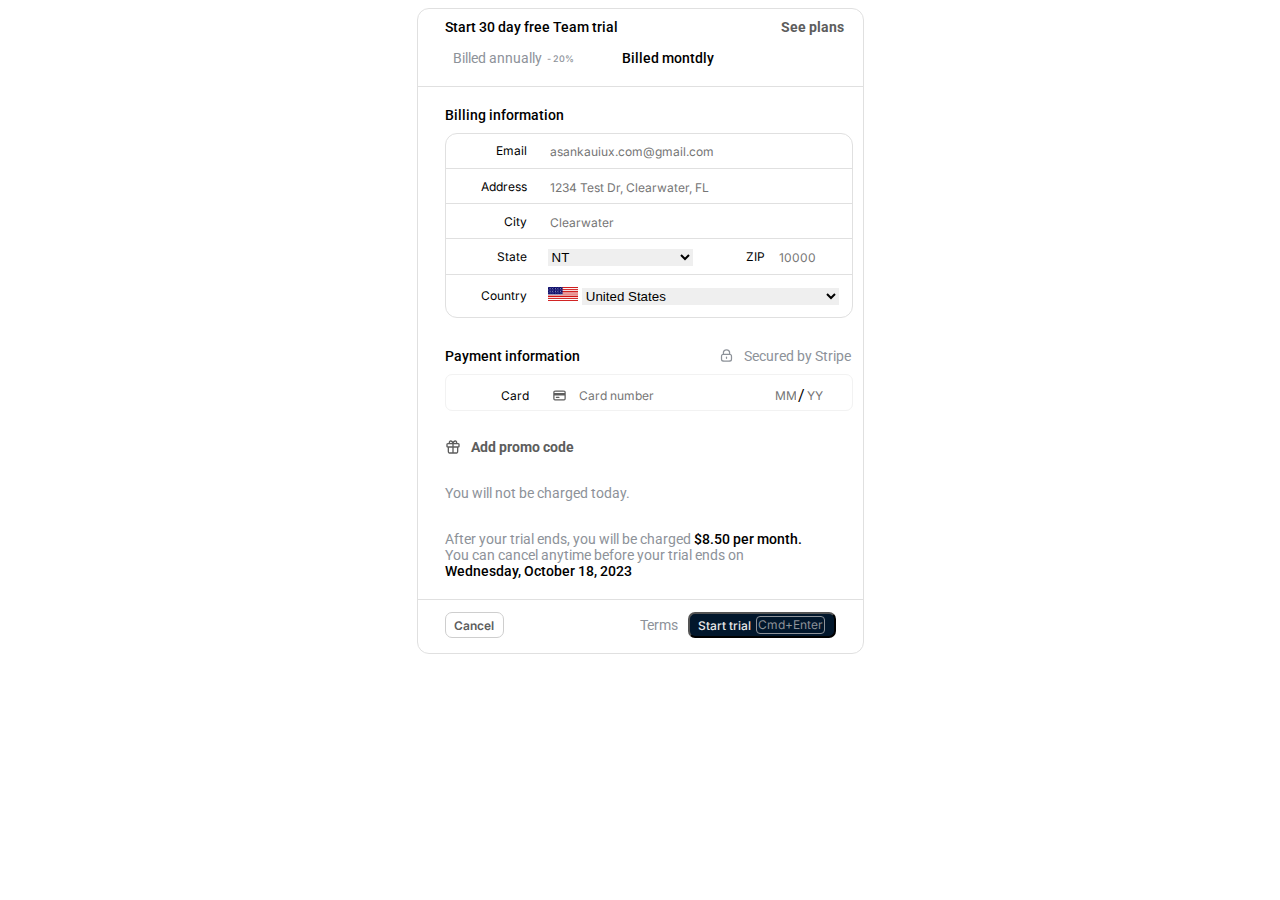
==== index.html @ 287cbefc "Add files via upload" ====
<!DOCTYPE html>
<head>
    <title>Document</title>
    <link rel="stylesheet" href="window.css">
    <link rel="preconnect" href="https://fonts.googleapis.com">
    <link rel="preconnect" href="https://fonts.gstatic.com" crossorigin>
    <link href="https://fonts.googleapis.com/css2?family=Roboto:ital,wght@0,100;0,300;0,400;0,500;0,700;0,900;1,100;1,300;1,400;1,500;1,700;1,900&display=swap" rel="stylesheet">

    <link rel="preconnect" href="https://fonts.googleapis.com">
    <link rel="preconnect" href="https://fonts.gstatic.com" crossorigin>
    <link href="https://fonts.googleapis.com/css2?family=Inter:ital,opsz,wght@0,14..32,100..900;1,14..32,100..900&display=swap" rel="stylesheet">
</head>
<body>
    <div class="main">
        <div class="form">
            <div class="top">
                <div class="first-title-text">Start 30 day free Team trial</div>
                <div class="second-title-text">See plans</div>
            </div>
            <div class="biil">
                <div class="annual">
                    <span class="main-text">Billed annually </span>
                    <span class="picent-text">- 20%</span>
                </div>
                <div class="first-title-text">Billed montdly</div>
            </div>
            <div class="horizontal-line"></div>
            <div class="billing-information">
                <div class="first-title-text">Billing information</div>
                <div class="form-details">
                    <table>
                        <tr>
                            <td>Email</td>
                            <td>
                                <input type="email" placeholder="asankauiux.com@gmail.com" id="emailInput">
                            </td>
                        </tr>
                        <tr>
                            <td>Address</td>
                            <td>
                                <input type="text" placeholder="1234 Test Dr, Clearwater, FL" id="addressInput">
                            </td>
                        </tr>
                        <tr>
                            <td>City</td>
                            <td>
                                <input type="text" placeholder="Clearwater" id="cityInput">
                            </td>
                        </tr>
                        <tr>
                            <td>State</td>
                            <td style="width: 150px">
                                <select>
                                    <option hidden disabled>NT</option>
                                    <option>NT</option>
                                    <option>NE</option>
                                    <option>WY</option>
                                </select>
                            </td>
                            <td style="text-align: left; width: fit-content; padding-right: 0px;">ZIP</td>
                            <td style="align-items: left;">
                                <input type="number" placeholder="10000" class="zip-code" id="zipInput">
                            </td>
                        </tr>
                        <tr>
                            <td>Country</td>
                            <td colspan="3">
                                <img src="img\US_flag.png">
                                <select style="width: 85%;">
                                    <option>United States</option>
                                </select>
                            </td>
                        </tr>
                    </table>
                </div>
            </div>
            <div class="payment-information">
                <div class="payment-wrapper">
                    <div class="first-title-text">Payment information</div>
                    <div class="payment-text">
                        <img src="img\lock_img.svg">
                        <div class="main-text">Secured by Stripe</div>
                    </div>
                </div>
                <div class="payment">
                    <table>
                        <tr>
                            <td>Card</td>
                            <td>
                                <img src="img\credit_card_img.svg">
                                <input type="number" placeholder="Card number" id="cardInput">
                                <input type="number" placeholder="MM" id="monthInput">
                                <span>/</span>
                                <input type="number" placeholder="YY" id="yearInput">
                            </td>
                        </tr>
                    </table>
                </div>
            </div>
            <div class="promo">
                <img src="img\gift_img.svg">
                <div class="second-title-text">Add promo code</div>
            </div>
            <div class="details">
                <div class="main-text">You will not be charged today.</div>
                <div class="main-text">After your trial ends, you will be charged 
                <span class="first-title-text">$8.50 per month. </span><br>
                You can cancel anytime before your trial ends on<br>
                <span class="first-title-text">Wednesday, October 18, 2023</span>
                </div> 
            </div>
            <div class="horizontal-line"></div>
            <div class="bottom">
                <button class="btn-cancel" onclick="cancelFunc()">Cancel</button>
                <div class="terms">
                    <div class="main-text">Terms</div>
                    <button class="start-trial" onclick="checkData()">Start trial
                        <div class="cmd-enter">Cmd+Enter</div>
                    </button>
                </div>
            </div>
        </div>
    </div>

    <script src="window.js"></script>
</body>
</html>
---- window.css ----
.main{
    display: flex;
    justify-content: center;
    align-items: center;
}
.form{
    width: 445px;
    height: 644px;
    border: 1px solid #E0E0E0;
    border-radius: 12px;
    font-family: 'Roboto';
}
.top{
    width: 399px;
    height: 16px;
    justify-content: space-between;
    margin-top: 10px;
    margin-left: 27px;
    display: flex;
}
.first-title-text{
    font-size: 14px;
    font-weight: 500;
    width: fit-content;
    color: black;
}
.second-title-text{
    font-size: 14px;
    font-weight: bold;
    color: #5D5D5D;
    width: fit-content;
}
.biil{
    display: flex;
    width: 261px;
    margin-left: 35px;
    margin-top: 15px;
    justify-content: space-between;
}
.annual{
    display: flex;
    align-items: center;
}
.main-text{
    font-family: 'Roboto';
    color: #8D9299;
    font-size: 14px;
    font-weight: 400;
}
.picent-text{
    font-family: 'inter';
    color: #8D9299;
    font-size: 9px;
    font-weight: 500;
    margin-left: 5px;
}
.horizontal-line{
    border-top: 1px solid #E0E0E0;
    width: 100%;
    margin-top: 20px;
    margin-bottom: 20px;
}
.billing-information{
    margin-left: 27px;
}
.form-details{
    width: 406px;
    height: 183px;
    border: 1px solid #E0E0E0;
    border-radius: 12px;
    margin-top: 10px;
}
.form-details table{
    width: 406px;
    height: 183px;
    border-collapse: collapse;
    border-style: none;
}
.form-details tr:last-child{
    border-bottom: none;
}
.form-details tr{
    border-bottom: 1px solid #E0E0E0;
}
td:nth-child(odd){
    font-family: 'inter';
    width: 400;
    font-size: 12px;
    text-align: right;
    width: 80px;
    padding-right: 20px;
}
input{
    font-family: 'inter';
    width: 400;
    font-size: 12px;
    border: none;
    outline: none;
}
select{
    border: none;
    outline: none;
    width: 145px;
}
.zip-code{
    width: 42px;
}
input::-webkit-outer-spin-button,
input::-webkit-inner-spin-button {
    -webkit-appearance: none;
    margin: 0;
}
table img{
    width: 10%;
    height: 35%;
}
.country-img{
    width: 10px;
}
.payment-information{
    width: 406px;
    height: 61px;
    justify-content: space-between;
    margin-top: 30px;
    margin-left: 27px;
}
.payment-wrapper{
    display: flex;
    justify-content: space-between;
}
.payment-information img{
    height: 15px;
    width: 15px;
    margin-right: 10px;
}
.payment-text{
    display: flex;
    margin-bottom: 10px;
}
.payment{
    width: 406px;
    height: 35px;
    border: 1px solid #F2F2F2;
    border-radius: 7px;
}
.payment table{
    height: 35px;
    width: 406px;
}
.payment td:nth-child(2){
    display: flex;
    height: 35px;
    align-items: center;
}
.payment input:nth-child(3){
    width: 21px;
}
.payment input:last-child{
    width: 21px;
}
.promo{
    width: 406px;
    height: 16px;
    margin-left: 27px;
    margin-top: 30px;
    display: flex;
}
.promo img{
    height: 16px;
    width: 16px;
    margin-right: 10px;
}
.details .main-text{
    margin-left: 27px;
    margin-top: 30px;
}
.bottom{
    display: flex;
    justify-content: space-between;
    align-items: center;
    margin-left: 27px;
}
.btn-cancel{
    height: 26px;
    width: 59px;
    background-color: white;
    border: 1px solid #CECECE;
    border-radius: 7px;
    font-family: 'inter';
    font-weight: 600;
    font-size: 12px;
    color: #5D5D5D;
    cursor: pointer;
}
.btn-cancel:hover{
    color: #828181;
}
.btn-cancel:active{
    transform: scale(0.98);
}
.horizontal-line:nth-child(even){
    margin-bottom: 12px;
}
.terms{
    display: flex;
    align-items: center;
}
.start-trial{
    display: flex;
    align-items: center;
    justify-content: center;
    width: 148px;
    height: 26px;
    border-radius: 7px;
    background-color: #02172C;
    font-family: 'inter';
    font-weight: 500;
    font-size: 12px;
    color: #E8E8E8;
    cursor: pointer;
    margin-left: 10px;
    margin-right: 27px;
}
.cmd-enter{
    width: 67px;
    height: 16px;
    border: 1px solid #8D9299;
    border-radius: 4px;
    font-family: 'inter';
    font-weight: 400;
    font-size: 12px;
    color: #8D9299;
    letter-spacing: -4%;
    margin-left: 5px;
}
.start-trial:hover{
    color: #afafaf;
    background-color: #02172cf3;
}
.start-trial:active{
    transform: scale(0.98);
}
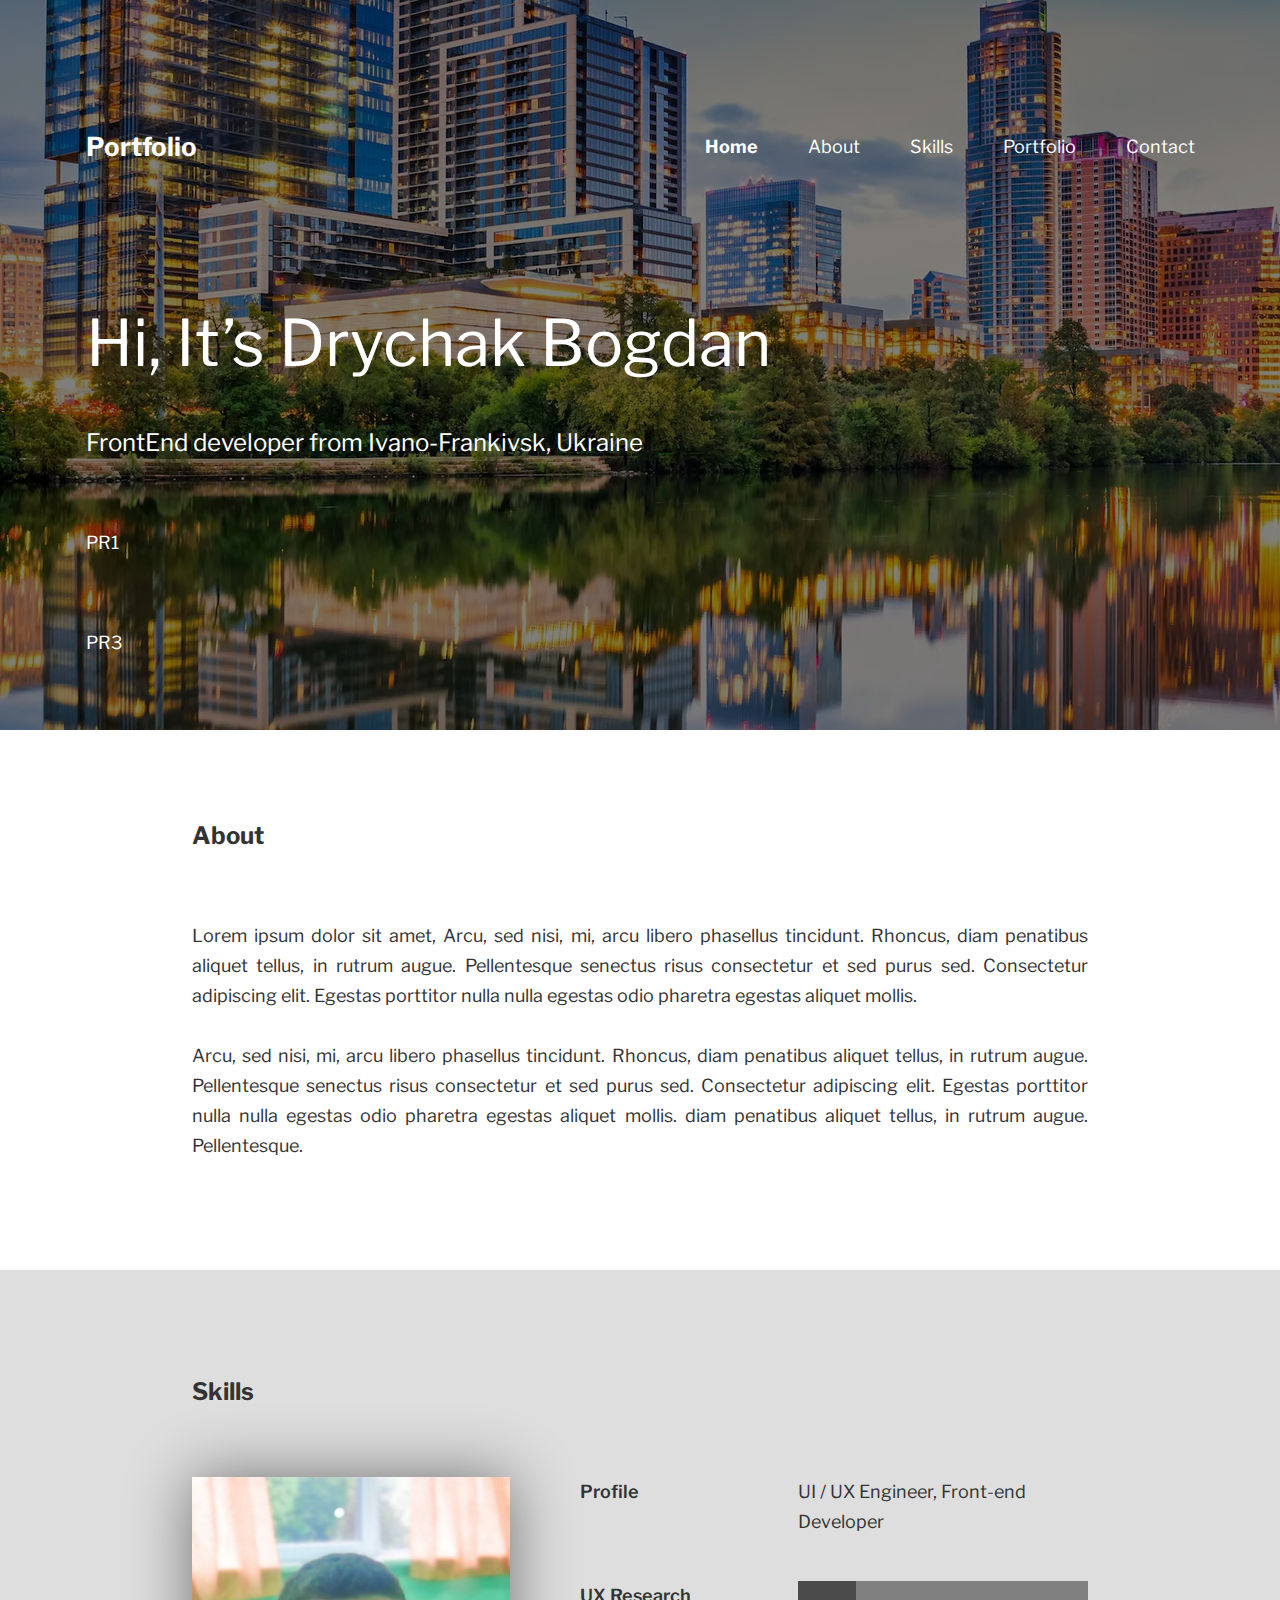
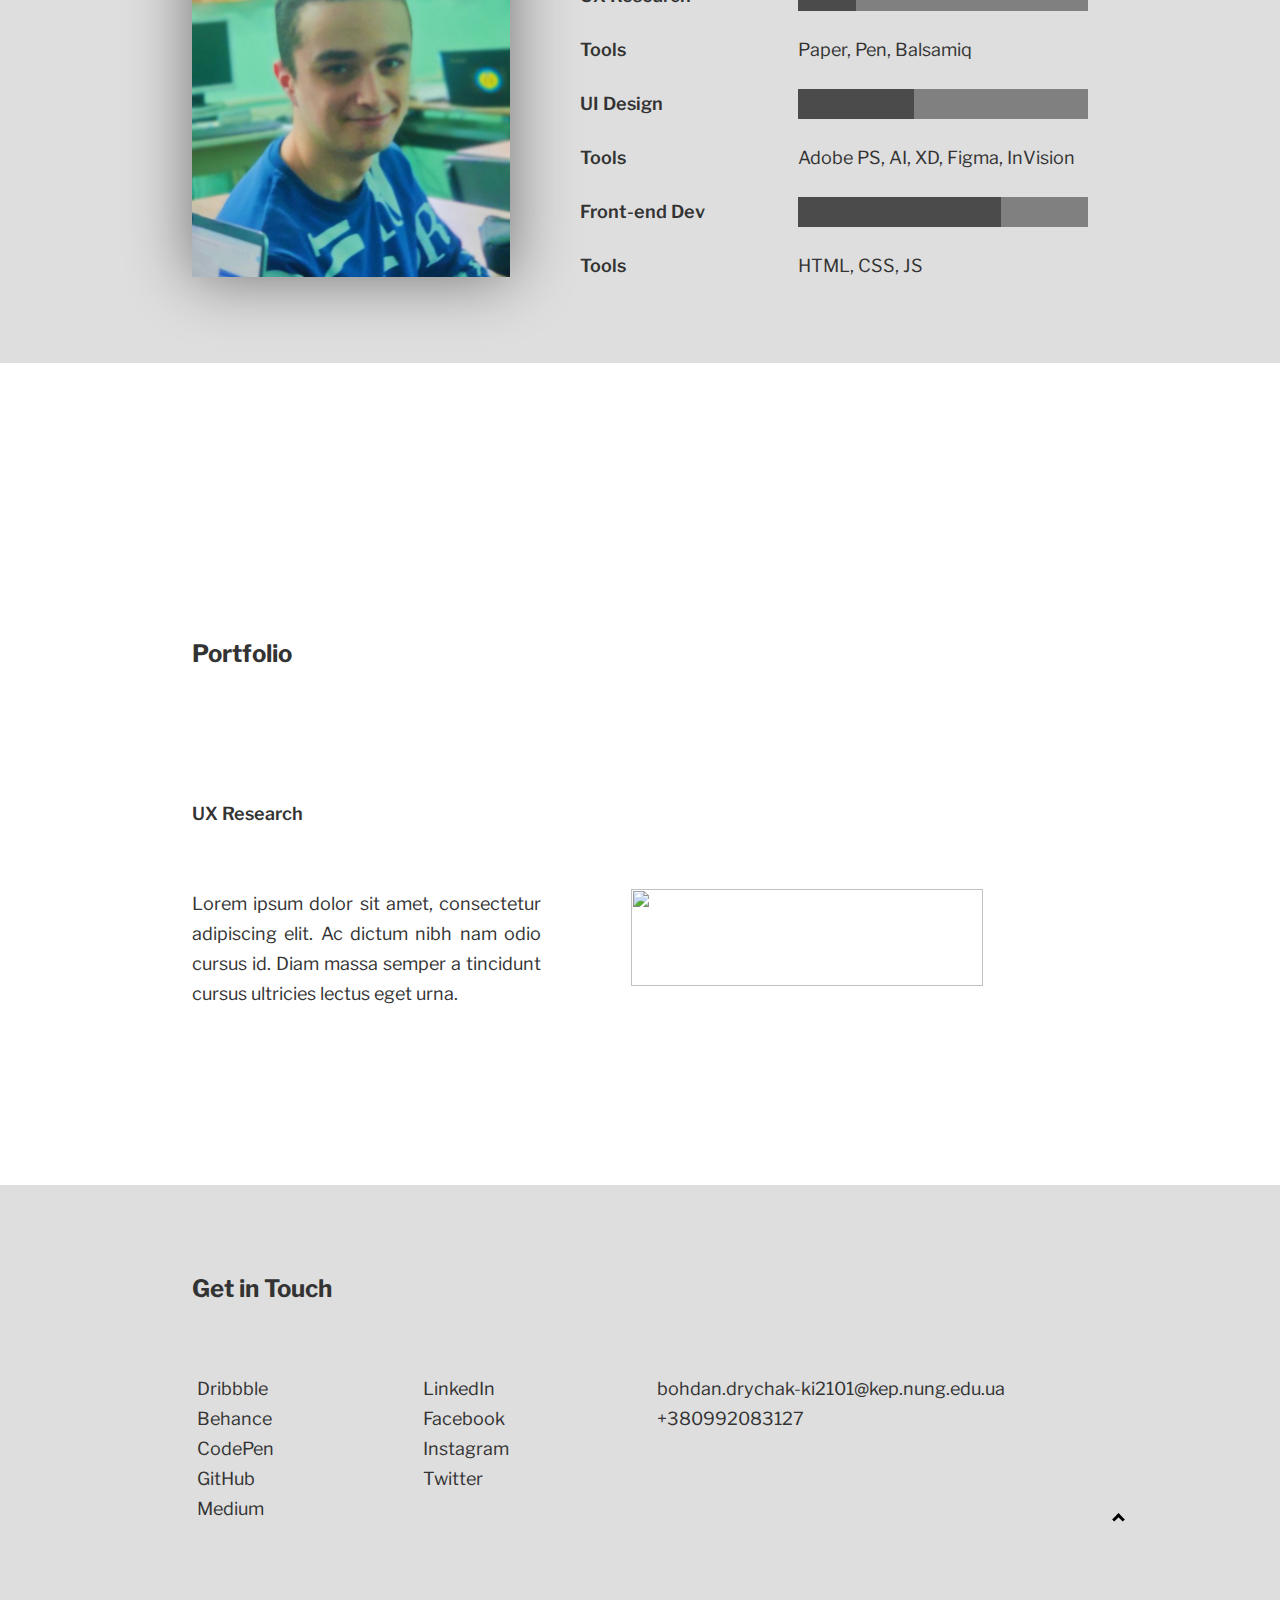
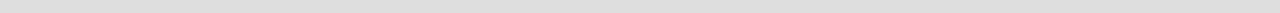
==== commit 188d91be: "Add files via upload" ====
--- a/index.html
+++ b/index.html
@@ -1,127 +1,152 @@
 <!DOCTYPE html>
 <head>
-    <title>Document</title>
-    <link rel="stylesheet" href="window.css">
+    <meta name="viewport" content="width=device-width, initial-scale=1">
+    <title>Portfolio</title>
+    <link rel="stylesheet" href="style.css">
     <link rel="preconnect" href="https://fonts.googleapis.com">
     <link rel="preconnect" href="https://fonts.gstatic.com" crossorigin>
-    <link href="https://fonts.googleapis.com/css2?family=Roboto:ital,wght@0,100;0,300;0,400;0,500;0,700;0,900;1,100;1,300;1,400;1,500;1,700;1,900&display=swap" rel="stylesheet">
-
-    <link rel="preconnect" href="https://fonts.googleapis.com">
-    <link rel="preconnect" href="https://fonts.gstatic.com" crossorigin>
-    <link href="https://fonts.googleapis.com/css2?family=Inter:ital,opsz,wght@0,14..32,100..900;1,14..32,100..900&display=swap" rel="stylesheet">
+    <link href="https://fonts.googleapis.com/css2?family=Libre+Franklin:ital,wght@0,100..900;1,100..900&display=swap" rel="stylesheet">
 </head>
 <body>
-    <div class="main">
-        <div class="form">
-            <div class="top">
-                <div class="first-title-text">Start 30 day free Team trial</div>
-                <div class="second-title-text">See plans</div>
+    <header class="header">
+        <div class="container">
+            <div class="dropdown-menu">
+                <input type="checkbox" id="hamburger">
+                <label for="hamburger" class="hamburger">
+                    <span class="line"></span>
+                    <span class="line"></span>
+                    <span class="line"></span>
+                </label>
             </div>
-            <div class="biil">
-                <div class="annual">
-                    <span class="main-text">Billed annually </span>
-                    <span class="picent-text">- 20%</span>
-                </div>
-                <div class="first-title-text">Billed montdly</div>
+            <div class="logo">Portfolio</div>
+            <div class="nav">
+                <ul class="menu">
+                    <li class="menu-item">
+                        <a class="menu-link" href="">Home</a>
+                    </li>
+                    <li class="menu-item">
+                        <a class="menu-link" onclick="scroll_about()">About</a>
+                    </li>
+                    <li class="menu-item">
+                        <a class="menu-link" onclick="scroll_skills()">Skills</a>
+                    </li>
+                    <li class="menu-item">
+                        <a class="menu-link" onclick="scroll_portfolio()">Portfolio</a>
+                    </li>
+                    <li class="menu-item">
+                        <a class="menu-link" onclick="scroll_contact()">Contact</a>
+                    </li>
+                </ul>
             </div>
-            <div class="horizontal-line"></div>
-            <div class="billing-information">
-                <div class="first-title-text">Billing information</div>
-                <div class="form-details">
-                    <table>
-                        <tr>
-                            <td>Email</td>
-                            <td>
-                                <input type="email" placeholder="asankauiux.com@gmail.com" id="emailInput">
-                            </td>
-                        </tr>
-                        <tr>
-                            <td>Address</td>
-                            <td>
-                                <input type="text" placeholder="1234 Test Dr, Clearwater, FL" id="addressInput">
-                            </td>
-                        </tr>
-                        <tr>
-                            <td>City</td>
-                            <td>
-                                <input type="text" placeholder="Clearwater" id="cityInput">
-                            </td>
-                        </tr>
-                        <tr>
-                            <td>State</td>
-                            <td style="width: 150px">
-                                <select>
-                                    <option hidden disabled>NT</option>
-                                    <option>NT</option>
-                                    <option>NE</option>
-                                    <option>WY</option>
-                                </select>
-                            </td>
-                            <td style="text-align: left; width: fit-content; padding-right: 0px;">ZIP</td>
-                            <td style="align-items: left;">
-                                <input type="number" placeholder="10000" class="zip-code" id="zipInput">
-                            </td>
-                        </tr>
-                        <tr>
-                            <td>Country</td>
-                            <td colspan="3">
-                                <img src="img\US_flag.png">
-                                <select style="width: 85%;">
-                                    <option>United States</option>
-                                </select>
-                            </td>
-                        </tr>
-                    </table>
-                </div>
+        </div>
+        <div class="header-texts">
+            <div class="title-text">Hi, It’s Drychak Bogdan</div>
+            <div class="main-text">FrontEnd developer from Ivano-Frankivsk, Ukraine</div>
+            <a href="PR1/index.html">PR1</a>
+            <a href="PR3/index.html">PR3</a>
+        </div>
+    </header>
+    <main>
+        <div class="about">
+            <div class="about-text">
+                <div class="second-text">About</div>
+                <p>Lorem ipsum dolor sit amet, Arcu, sed nisi, mi, arcu libero phasellus tincidunt. Rhoncus, diam penatibus aliquet tellus, in rutrum augue. Pellentesque senectus risus consectetur et sed purus sed. Consectetur adipiscing elit. Egestas porttitor nulla nulla egestas odio pharetra egestas aliquet mollis. 
+                    <br><br>Arcu, sed nisi, mi, arcu libero phasellus tincidunt. Rhoncus, diam penatibus aliquet tellus, in rutrum augue. Pellentesque senectus risus consectetur et sed purus sed. Consectetur adipiscing elit. Egestas porttitor nulla nulla egestas odio pharetra egestas aliquet mollis. diam penatibus aliquet tellus, in rutrum augue. Pellentesque.
+                </p>
             </div>
-            <div class="payment-information">
-                <div class="payment-wrapper">
-                    <div class="first-title-text">Payment information</div>
-                    <div class="payment-text">
-                        <img src="img\lock_img.svg">
-                        <div class="main-text">Secured by Stripe</div>
+        </div>
+        <div class="portfolio-skills">
+            <div class="second-text-wrapper">
+                <p class="second-text">Skills</p>
+            </div>
+            <div class="skills-block">
+                <img src="img/profile-photo.jpg">
+                <div class="skills">
+                    <p>Profile</p>
+                    <div>UI / UX Engineer, Front-end Developer</div>
+                    <p>UX Research</p>
+                    <div class="progress-bar-outside">
+                        <div class="progress-bar-inside-20"></div>
                     </div>
-                </div>
-                <div class="payment">
-                    <table>
-                        <tr>
-                            <td>Card</td>
-                            <td>
-                                <img src="img\credit_card_img.svg">
-                                <input type="number" placeholder="Card number" id="cardInput">
-                                <input type="number" placeholder="MM" id="monthInput">
-                                <span>/</span>
-                                <input type="number" placeholder="YY" id="yearInput">
-                            </td>
-                        </tr>
-                    </table>
-                </div>
-            </div>
-            <div class="promo">
-                <img src="img\gift_img.svg">
-                <div class="second-title-text">Add promo code</div>
-            </div>
-            <div class="details">
-                <div class="main-text">You will not be charged today.</div>
-                <div class="main-text">After your trial ends, you will be charged 
-                <span class="first-title-text">$8.50 per month. </span><br>
-                You can cancel anytime before your trial ends on<br>
-                <span class="first-title-text">Wednesday, October 18, 2023</span>
-                </div> 
-            </div>
-            <div class="horizontal-line"></div>
-            <div class="bottom">
-                <button class="btn-cancel" onclick="cancelFunc()">Cancel</button>
-                <div class="terms">
-                    <div class="main-text">Terms</div>
-                    <button class="start-trial" onclick="checkData()">Start trial
-                        <div class="cmd-enter">Cmd+Enter</div>
-                    </button>
+                    <p>Tools</p>
+                    <div>Paper, Pen, Balsamiq</div>
+                    <p>UI Design</p>
+                    <div class="progress-bar-outside">
+                        <div class="progress-bar-inside-40"></div>
+                    </div>
+                    <p>Tools</p>
+                    <div>Adobe PS, AI, XD, Figma, InVision</div>
+                    <p>Front-end Dev</p>
+                    <div class="progress-bar-outside">
+                        <div class="progress-bar-inside-70"></div>
+                    </div>
+                    <p>Tools</p>
+                    <div>HTML, CSS, JS</div>
                 </div>
             </div>
         </div>
-    </div>
-
-    <script src="window.js"></script>
+        <div class="portfolio">
+            <div class="second-text-wrapper">
+                <div class="second-text">Portfolio</div>
+            </div>
+            <div class="portfolio-content">
+                <div class="portfolio-text">
+                    <p>UX Research</p>
+                    <span>Lorem ipsum dolor sit amet, consectetur adipiscing elit. Ac dictum nibh nam odio cursus id. Diam massa semper a tincidunt cursus ultricies lectus eget urna.</span>
+                </div>
+                <img src="img/city2.jpg">          
+            </div>
+        </div>
+    </main>
+    <footer>
+        <div class="contact">
+            <div class="second-text-wrapper">
+                <div class="second-text">Get in Touch</div>
+            </div>
+            <div class="contact-information">
+                <ul>
+                    <li>Dribbble</li>
+                    <li>Behance</li>
+                    <li>CodePen</li>
+                    <li>GitHub</li>
+                    <li>Medium</li>
+                </ul>
+                <ul>
+                    <li>LinkedIn</li>
+                    <li>Facebook</li>
+                    <li>Instagram</li>
+                    <li>Twitter</li>
+                </ul>
+                <ul>
+                    <li>bohdan.drychak-ki2101@kep.nung.edu.ua</li>
+                    <li>+380992083127</li>
+                </ul>
+                <div class="arrow">
+                    <button class="arrow-up" onclick="scroll_up()"></button>
+                </div>
+            </div>
+        </div>
+    </footer>
+    <script>
+        function scroll_up(){
+            window.scrollTo({top: 0, behavior: 'smooth'});
+        }
+        function scroll_about(){
+            const elem = document.querySelector('.about');
+            elem.scrollIntoView({behavior: 'smooth'});
+        }
+        function scroll_skills(){
+            const elem = document.querySelector('.portfolio-skills');
+            elem.scrollIntoView({behavior: 'smooth'});
+        }
+        function scroll_portfolio(){
+            const elem = document.querySelector('.portfolio');
+            elem.scrollIntoView({behavior: 'smooth'});
+        }
+        function scroll_contact(){
+            const elem = document.querySelector('.contact');
+            elem.scrollIntoView({behavior: 'smooth'});
+        }
+    </script>
 </body>
 </html>--- a/style.css
+++ b/style.css
@@ -0,0 +1,366 @@
+body{
+    box-sizing: border-box;
+    margin: 0;
+	padding: 0;
+    font-family: "Libre Franklin", sans-serif;
+    color: #333333;
+    font-size: 18px;
+    font-weight: 400;
+    line-height: 30px;
+}
+.header{
+    height: 730px;
+    width: 100%;
+    background: no-repeat center url("img/city.webp");
+    box-shadow: inset 0 0 0 1000px rgba(0,0,0,0.5);
+    color: white;
+}
+.container{
+    display: flex;
+    height: 93px;
+    max-width: 1109px;
+    padding: 100px 30px;
+    margin: 0 auto;
+    align-items: center;
+    justify-content: space-between;
+}
+.dropdown-menu{
+    display: none;
+ }
+ label.hamburger {
+    display: block;
+    background: none;
+    width: 40px; 
+    height: 60px;
+    position: relative;
+    cursor: pointer;
+ }
+ 
+ input#hamburger {
+   display:none
+ }
+ 
+ .line {
+    position: absolute;
+    height: 6px;
+    width: 100%;
+    background: white;
+    transition: 0.5s;
+ }
+ .line:nth-child(1) { top: 12px; }
+ .line:nth-child(2) { top: 24px; }
+ .line:nth-child(3) { top: 36px; }
+ 
+ #hamburger:checked + .hamburger .line:nth-child(1){
+    transform: translateY(12px) rotate(-45deg);
+ }
+ 
+ #hamburger:checked + .hamburger .line:nth-child(2){
+    opacity:0;
+ }
+ 
+ #hamburger:checked + .hamburger .line:nth-child(3){
+    transform: translateY(-12px) rotate(45deg);
+ }
+.logo{
+    font-size: 26px;
+    font-weight: 700;
+}
+.menu{
+    display: flex;
+    gap: 50px
+}
+ul{
+    list-style: none;
+}
+header li:nth-child(1){
+    font-weight: 700;
+}
+header a{
+    text-decoration: none;
+    color: white;
+    cursor: pointer;
+}
+header a:hover{
+    color: rgb(171, 222, 69);
+}
+.header-texts{
+    display: grid;
+    padding: 0 30px;
+    margin: 0 auto;
+    max-width: 1109px;
+    height: 400px;
+    align-items: center;
+}
+.title-text{
+    font-size: 64px;
+}
+.main-text{
+    font-size: 24px;
+}
+.works{
+    padding-top: 70px;
+    text-decoration: underline;
+}
+.about{
+    display: flex;
+    height: 540px;
+    align-items: center;
+    justify-content: center;
+}
+.about-text{
+    width: 70%;
+    color:#333333;
+    text-align: justify;
+}
+.second-text{
+    font-size: 24px;
+    font-weight: bold;
+    margin-bottom: 70px;
+}
+.portfolio-skills{
+    display: flex;
+    flex-direction: column;
+    height: 693px;
+    align-items: center;
+    justify-content: center;
+    background-color: #00000021;
+    flex-direction: column;
+}
+.second-text-wrapper{
+    width: 70%;
+}
+.skills-block{
+    display: flex;
+    width: 70%;
+}
+.portfolio-skills img{
+    height: 400px;
+    width: 330px;
+    box-shadow: 0px 0px 60px #0000007d;
+}
+.skills{
+    display: grid;
+    width: 80%;
+    grid-template-columns: 2fr 3fr;
+    grid-auto-rows: min-content;
+    row-gap: 24px;
+    column-gap: 25px;
+    margin-left: 70px;
+}
+.skills p{
+    margin: 0;
+    font-weight: 600;
+}
+.skills p:first-child{
+    margin-bottom: 50px;
+}
+.progress-bar-outside{
+    background-color: gray;
+    width: 100%;
+}
+.progress-bar-inside-20{
+    background-color: rgba(0, 0, 0, 0.41);
+    height: 100%;
+    width: 20%;
+}
+.progress-bar-inside-40{
+    background-color: rgba(0, 0, 0, 0.41);
+    height: 100%;
+    width: 40%;
+}
+.progress-bar-inside-70{
+    background-color: rgba(0, 0, 0, 0.41);
+    height: 100%;
+    width: 70%;
+}
+.portfolio{
+    height: 822px;
+    display: flex;
+    align-items: center;
+    justify-content: center;
+    flex-direction: column;
+}
+.portfolio .second-text-wrapper{
+    margin-top: 100px;
+}
+.portfolio .second-text{
+    position: relative;
+    left: 0;
+}
+.portfolio-content{
+    display: flex;
+    width: 70%;
+    
+}
+.portfolio-content img{
+    width: 77%;
+    height: 60%;
+    margin: 150px 0 0 90px;
+}
+.portfolio-content p{
+    margin: 60px 0;
+    font-weight: 600;
+}
+.portfolio-content span{
+    display: flex;
+    text-align: justify;
+    width: 349px;
+}
+.contact{
+    display: flex;
+    height: 428px;
+    flex-direction: column;
+    background-color: #00000021;
+    justify-content: center;
+    align-items: center;
+}
+.contact-information{
+    display: flex;
+    justify-content: space-around;
+    width: 84%;
+}
+.contact-information ul{
+    margin: 0;
+}
+.arrow{
+    display: flex;
+    align-items: flex-end;
+}
+.arrow-up{
+    border: solid black;
+    border-width: 0 3px 3px 0;
+    display: inline-block;
+    padding: 3px;
+    transform: rotate(-135deg);
+    -webkit-transform: rotate(-135deg);
+    background-color: #00000000;
+    cursor: pointer;
+  }
+@media (max-width: 1116px){
+    .skills-block{
+        display:flex;
+        flex-direction: column;
+        align-items: center;
+        justify-content: center;
+    }
+    .skills-block img{
+        height: 44%;
+        width: 32%;
+        margin-bottom: 50px;
+    }
+    .portfolio-skills{
+        height: 950px;
+    }
+    .second-text-wrapper{
+        display: flex;
+        justify-content: center;
+        align-items: center;
+    }
+    .portfolio .second-text-wrapper{
+        margin-top: 0;
+    }
+    .portfolio-content{
+        flex-direction: column;
+        justify-content: center;
+        align-items: center;
+    }
+    .portfolio-content p{
+        margin: 30px 0;
+    }
+    .portfolio-content img{
+        margin: 20px 0 0 0;
+    }
+    .portfolio-text{
+        display: flex;
+        flex-direction: column;
+        align-items: center;
+    }
+}
+@media (max-width: 800px){
+    .dropdown-menu{
+        display: flex;
+        position: absolute;
+        left: 0;
+        margin-left: 50px;
+    }
+    .logo{
+        font-size: 35px;
+    }
+    .menu{
+        display: none;
+        position: absolute;
+    }
+    .container{
+        justify-content: center;
+    }
+    .header{
+        justify-content: center;
+    }
+    .title-text{
+        text-align: center;
+        line-height: 70px;
+        margin-bottom: 15px;
+    }
+    .main-text, .works, .second-text{
+        text-align: center;
+    }
+    .about{
+        height: 750px;
+    }
+    .second-text{
+        margin-bottom: 30px;
+    }
+    .skills-block{
+        width: 100%;
+    }
+    .skills-block img{
+        height: 47%;
+        width: 35%;
+        margin-bottom: 50px;
+    }
+    .skills{
+        grid-template-columns: 4fr 5fr;
+        margin: 0;
+    }
+    .portfolio{
+        height: 622px;
+    }
+    .portfolio-content span{
+        width: 90%;
+    }
+    .contact-information{
+        display: grid;
+        left: 0;
+        grid-template-columns: 2fr 2fr;
+        grid-auto-rows: min-content;
+        row-gap: 24px;
+        column-gap: 25px;
+        margin-left: 0;
+    }
+    .contact-information ul{
+        padding: 0;
+    }
+    .arrow{
+        margin-left: 60px;
+    }
+}
+@media (max-width: 380px){
+    .about{
+        height: 870px;
+    }
+    .skills{
+        grid-template-columns: 4fr 3fr;
+    }
+    .contact-information{
+        column-gap: 0;
+    }
+}
+@media (max-width: 340px){
+    .about{
+        height: 1070px;
+    }
+    .dropdown-menu{
+        margin-left: 30px;
+    }
+}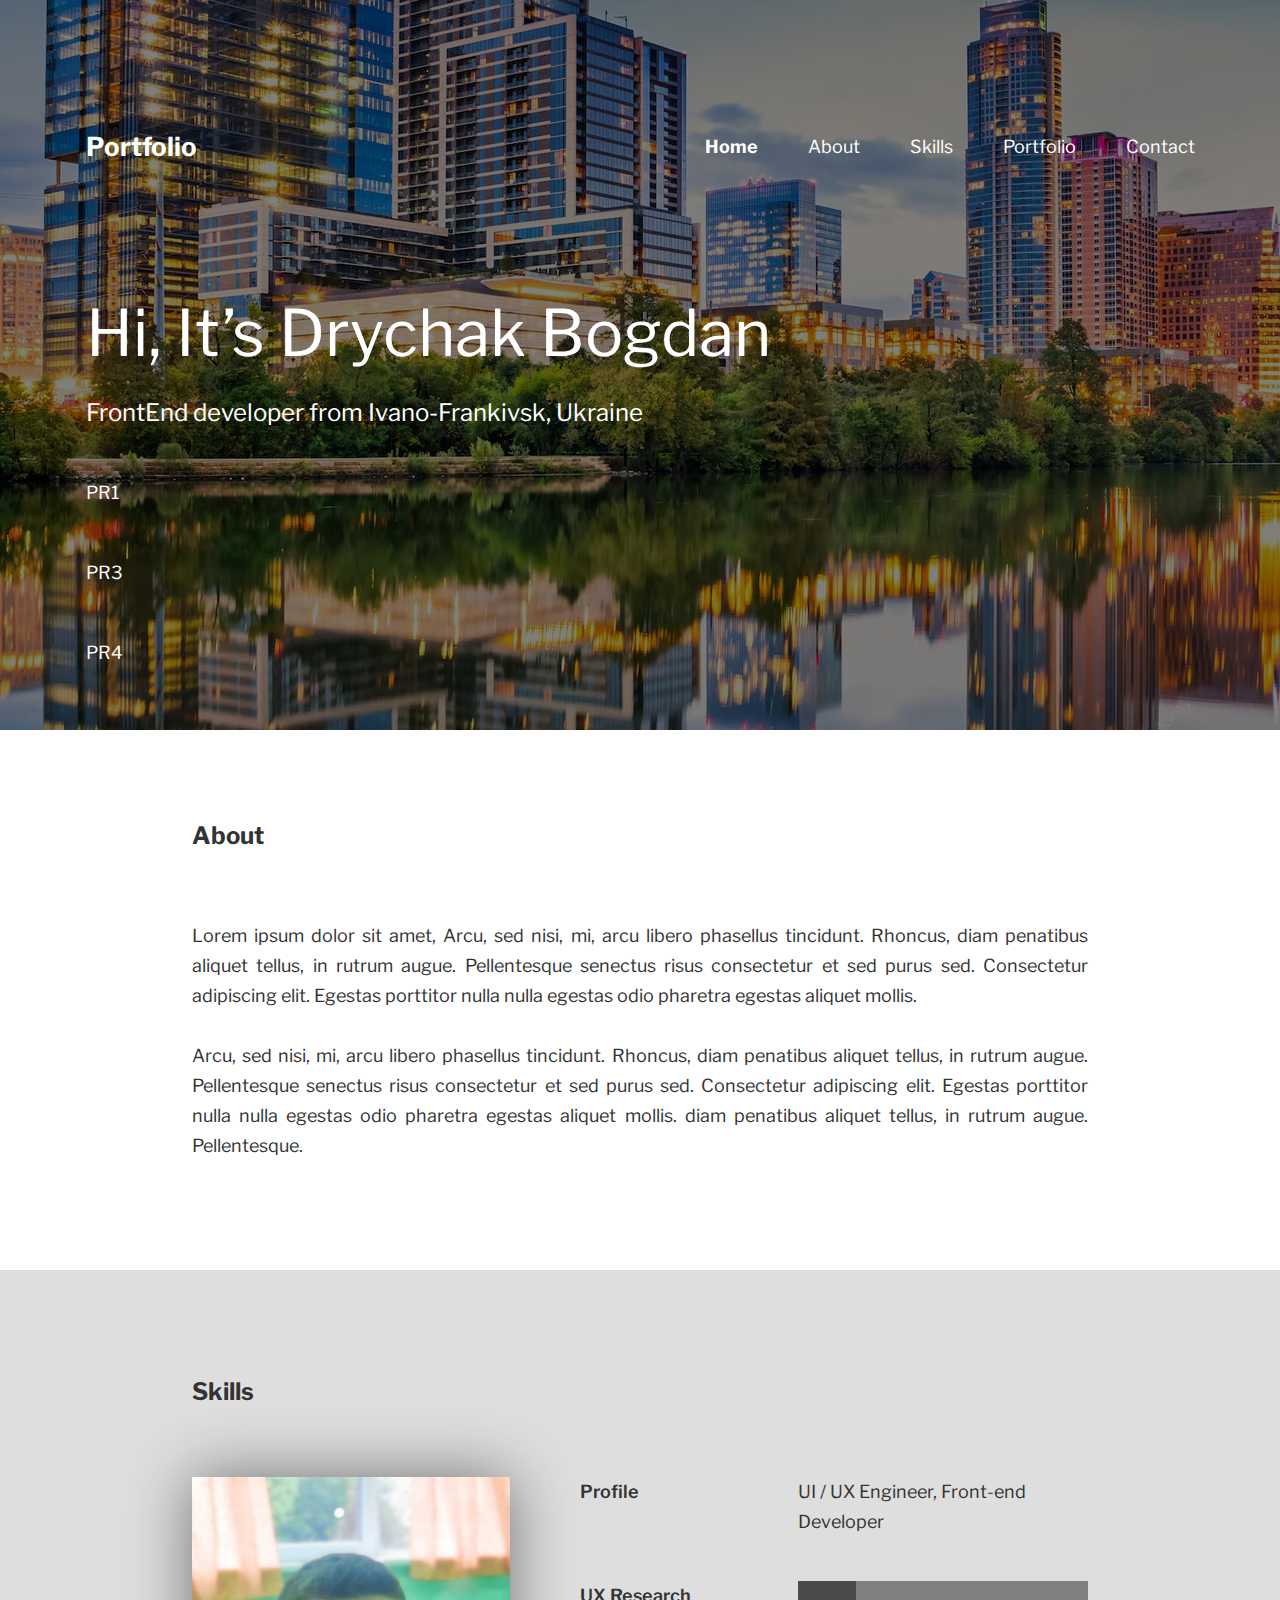
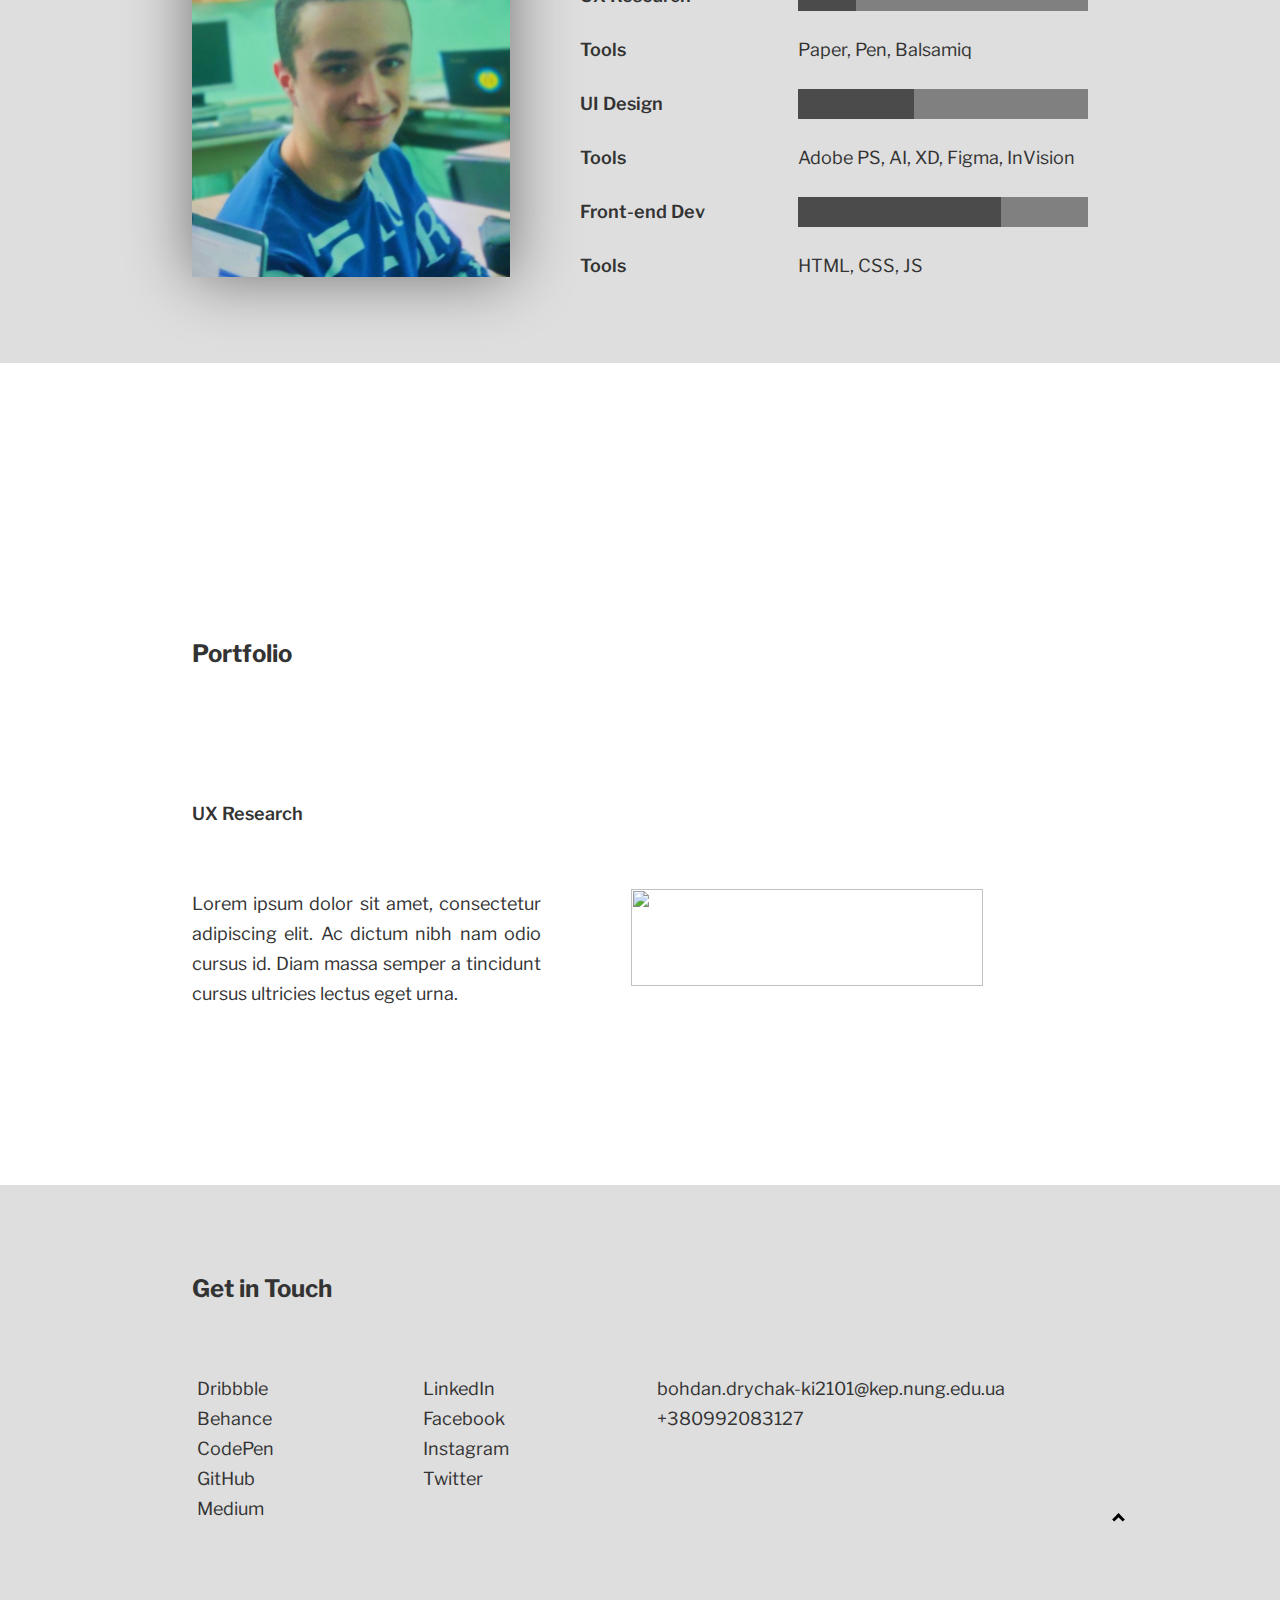
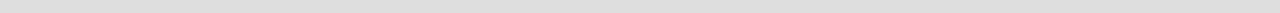
==== commit 4297ed43: "Add files via upload" ====
--- a/index.html
+++ b/index.html
@@ -44,6 +44,7 @@
             <div class="main-text">FrontEnd developer from Ivano-Frankivsk, Ukraine</div>
             <a href="PR1/index.html">PR1</a>
             <a href="PR3/index.html">PR3</a>
+            <a href="PR4/index.html">PR4</a>
         </div>
     </header>
     <main>
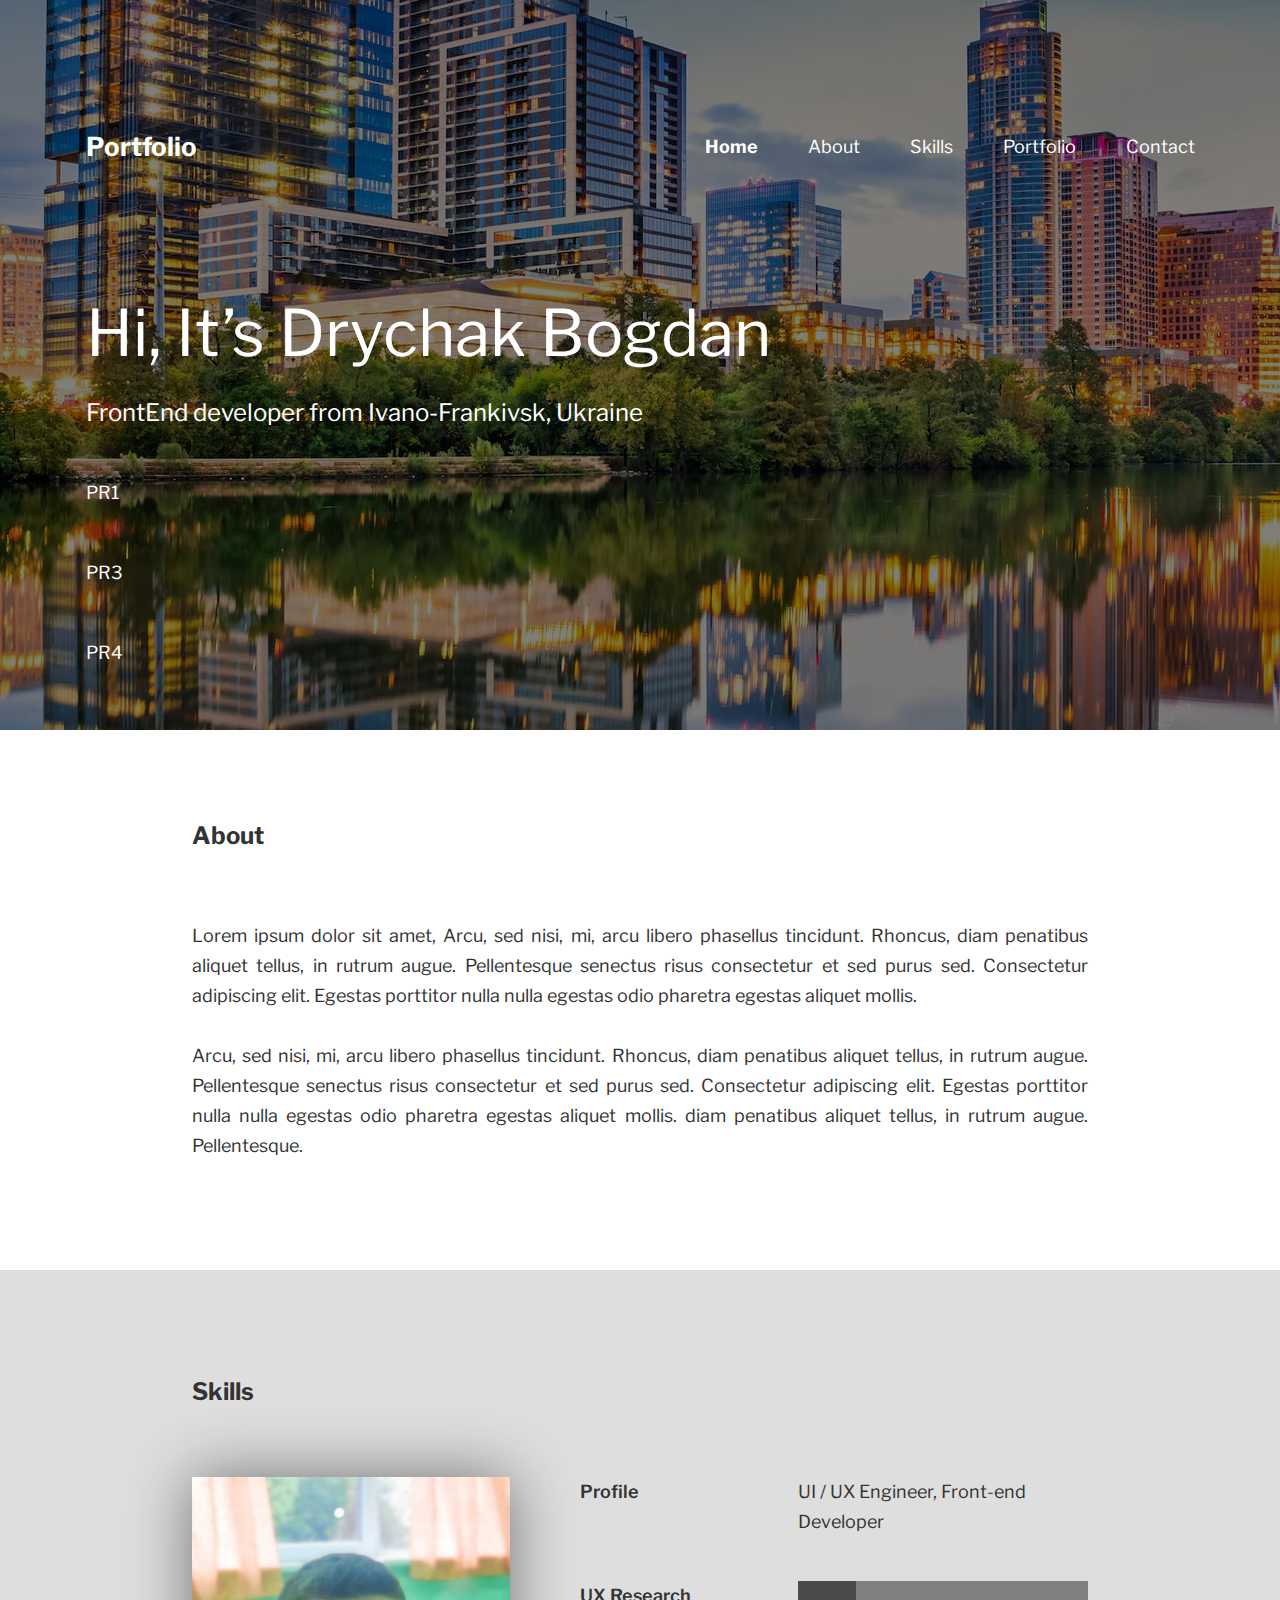
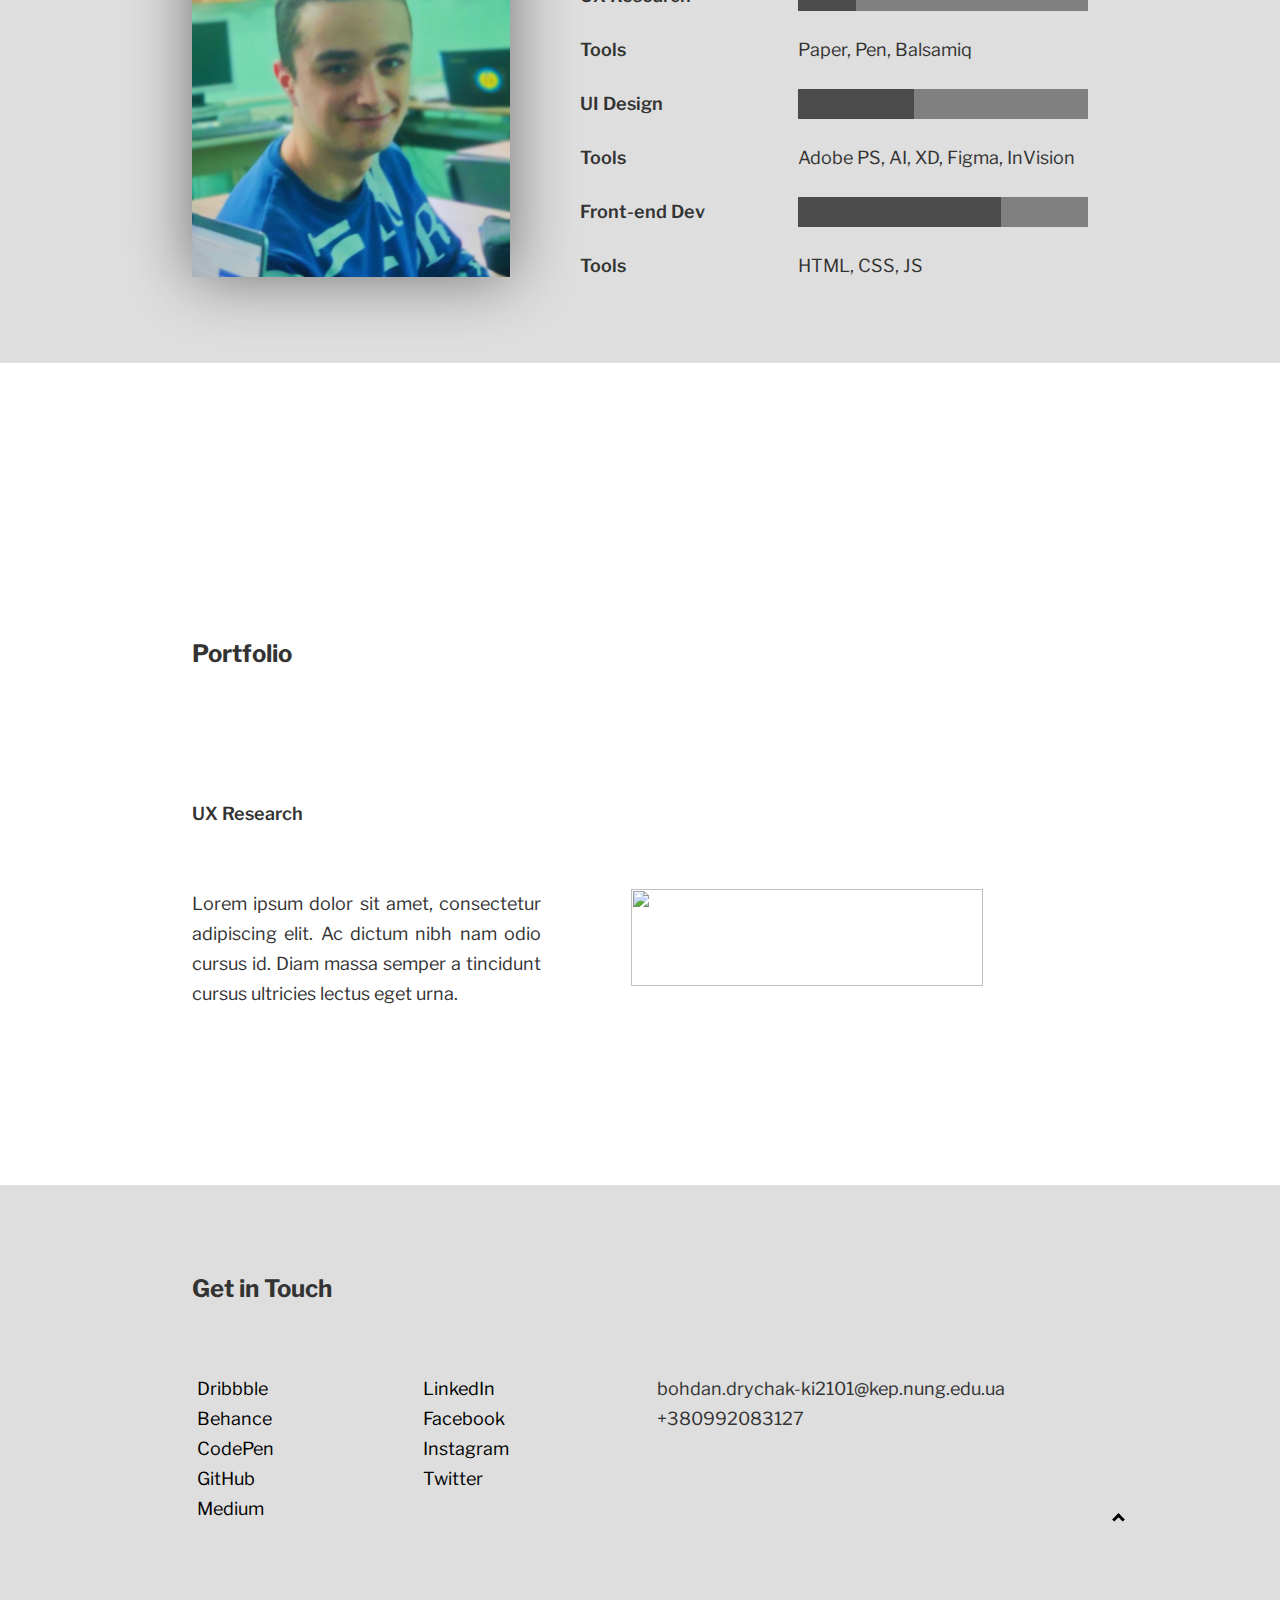
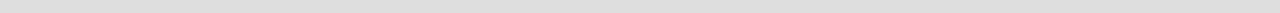
==== commit 8a9b91e0: "Add files via upload" ====
--- a/index.html
+++ b/index.html
@@ -2,7 +2,7 @@
 <head>
     <meta name="viewport" content="width=device-width, initial-scale=1">
     <title>Portfolio</title>
-    <link rel="stylesheet" href="style.css">
+    <link rel="stylesheet" href="assets/css/style.css">
     <link rel="preconnect" href="https://fonts.googleapis.com">
     <link rel="preconnect" href="https://fonts.gstatic.com" crossorigin>
     <link href="https://fonts.googleapis.com/css2?family=Libre+Franklin:ital,wght@0,100..900;1,100..900&display=swap" rel="stylesheet">
@@ -10,14 +10,6 @@
 <body>
     <header class="header">
         <div class="container">
-            <div class="dropdown-menu">
-                <input type="checkbox" id="hamburger">
-                <label for="hamburger" class="hamburger">
-                    <span class="line"></span>
-                    <span class="line"></span>
-                    <span class="line"></span>
-                </label>
-            </div>
             <div class="logo">Portfolio</div>
             <div class="nav">
                 <ul class="menu">
@@ -61,7 +53,7 @@
                 <p class="second-text">Skills</p>
             </div>
             <div class="skills-block">
-                <img src="img/profile-photo.jpg">
+                <img src="images/profile-photo.jpg">
                 <div class="skills">
                     <p>Profile</p>
                     <div>UI / UX Engineer, Front-end Developer</div>
@@ -95,7 +87,7 @@
                     <p>UX Research</p>
                     <span>Lorem ipsum dolor sit amet, consectetur adipiscing elit. Ac dictum nibh nam odio cursus id. Diam massa semper a tincidunt cursus ultricies lectus eget urna.</span>
                 </div>
-                <img src="img/city2.jpg">          
+                <img src="images/city2.jpg">          
             </div>
         </div>
     </main>
@@ -106,17 +98,17 @@
             </div>
             <div class="contact-information">
                 <ul>
-                    <li>Dribbble</li>
-                    <li>Behance</li>
-                    <li>CodePen</li>
-                    <li>GitHub</li>
-                    <li>Medium</li>
+                    <li><a href="#">Dribbble</a></li>
+                    <li><a href="#">Behance</a></li>
+                    <li><a href="#">CodePen</a></li>
+                    <li><a href="#">GitHub</a></li>
+                    <li><a href="#">Medium</a></li>
                 </ul>
                 <ul>
-                    <li>LinkedIn</li>
-                    <li>Facebook</li>
-                    <li>Instagram</li>
-                    <li>Twitter</li>
+                    <li><a href="#">LinkedIn</a></li>
+                    <li><a href="#">Facebook</a></li>
+                    <li><a href="#">Instagram</a></li>
+                    <li><a href="#">Twitter</a></li>
                 </ul>
                 <ul>
                     <li>bohdan.drychak-ki2101@kep.nung.edu.ua</li>
@@ -128,26 +120,6 @@
             </div>
         </div>
     </footer>
-    <script>
-        function scroll_up(){
-            window.scrollTo({top: 0, behavior: 'smooth'});
-        }
-        function scroll_about(){
-            const elem = document.querySelector('.about');
-            elem.scrollIntoView({behavior: 'smooth'});
-        }
-        function scroll_skills(){
-            const elem = document.querySelector('.portfolio-skills');
-            elem.scrollIntoView({behavior: 'smooth'});
-        }
-        function scroll_portfolio(){
-            const elem = document.querySelector('.portfolio');
-            elem.scrollIntoView({behavior: 'smooth'});
-        }
-        function scroll_contact(){
-            const elem = document.querySelector('.contact');
-            elem.scrollIntoView({behavior: 'smooth'});
-        }
-    </script>
+    <script src="assets/js/script.js"></script>
 </body>
 </html>--- a/assets/css/style.css
+++ b/assets/css/style.css
@@ -0,0 +1,334 @@
+body{
+    box-sizing: border-box;
+    margin: 0;
+	padding: 0;
+    font-family: "Libre Franklin", sans-serif;
+    color: #333333;
+    font-size: 18px;
+    font-weight: 400;
+    line-height: 30px;
+}
+.header{
+    height: 730px;
+    width: 100%;
+    background: no-repeat center url("/images/city.webp");
+    box-shadow: inset 0 0 0 1000px rgba(0,0,0,0.5);
+    color: white;
+}
+.container{
+    display: flex;
+    height: 93px;
+    max-width: 1109px;
+    padding: 100px 30px;
+    margin: 0 auto;
+    align-items: center;
+    justify-content: space-between;
+}
+.logo{
+    font-size: 26px;
+    font-weight: 700;
+}
+.menu{
+    display: flex;
+    gap: 50px
+}
+ul{
+    list-style: none;
+}
+header li:nth-child(1){
+    font-weight: 700;
+}
+header a{
+    color: white;
+}
+header a:hover{
+    color: rgb(171, 222, 69);
+}
+a{
+    text-decoration:  none;
+    cursor: pointer;
+    color: black;
+}
+a:hover{
+    color: rgb(112, 145, 46);
+}
+.header-texts{
+    display: grid;
+    padding: 0 30px;
+    margin: 0 auto;
+    max-width: 1109px;
+    height: 400px;
+    align-items: center;
+}
+.title-text{
+    font-size: 64px;
+}
+.main-text{
+    font-size: 24px;
+}
+.works{
+    padding-top: 70px;
+    text-decoration: underline;
+}
+.about{
+    display: flex;
+    height: 540px;
+    align-items: center;
+    justify-content: center;
+}
+.about-text{
+    width: 70%;
+    color:#333333;
+    text-align: justify;
+}
+.second-text{
+    font-size: 24px;
+    font-weight: bold;
+    margin-bottom: 70px;
+}
+.portfolio-skills{
+    display: flex;
+    flex-direction: column;
+    height: 693px;
+    align-items: center;
+    justify-content: center;
+    background-color: #00000021;
+    flex-direction: column;
+}
+.second-text-wrapper{
+    width: 70%;
+}
+.skills-block{
+    display: flex;
+    width: 70%;
+}
+.portfolio-skills img{
+    height: 400px;
+    width: 330px;
+    box-shadow: 0px 0px 60px #0000007d;
+}
+.skills{
+    display: grid;
+    width: 80%;
+    grid-template-columns: 2fr 3fr;
+    grid-auto-rows: min-content;
+    row-gap: 24px;
+    column-gap: 25px;
+    margin-left: 70px;
+}
+.skills p{
+    margin: 0;
+    font-weight: 600;
+}
+.skills p:first-child{
+    margin-bottom: 50px;
+}
+.progress-bar-outside{
+    background-color: gray;
+    width: 100%;
+}
+.progress-bar-inside-20{
+    background-color: rgba(0, 0, 0, 0.41);
+    height: 100%;
+    width: 20%;
+}
+.progress-bar-inside-40{
+    background-color: rgba(0, 0, 0, 0.41);
+    height: 100%;
+    width: 40%;
+}
+.progress-bar-inside-70{
+    background-color: rgba(0, 0, 0, 0.41);
+    height: 100%;
+    width: 70%;
+}
+.portfolio{
+    height: 822px;
+    display: flex;
+    align-items: center;
+    justify-content: center;
+    flex-direction: column;
+}
+.portfolio .second-text-wrapper{
+    margin-top: 100px;
+}
+.portfolio .second-text{
+    position: relative;
+    left: 0;
+}
+.portfolio-content{
+    display: flex;
+    width: 70%;
+    
+}
+.portfolio-content img{
+    width: 77%;
+    height: 60%;
+    margin: 150px 0 0 90px;
+}
+.portfolio-content p{
+    margin: 60px 0;
+    font-weight: 600;
+}
+.portfolio-content span{
+    display: flex;
+    text-align: justify;
+    width: 349px;
+}
+.contact{
+    display: flex;
+    height: 428px;
+    flex-direction: column;
+    background-color: #00000021;
+    justify-content: center;
+    align-items: center;
+}
+.contact-information{
+    display: flex;
+    justify-content: space-around;
+    width: 84%;
+}
+.contact-information ul{
+    margin: 0;
+}
+.arrow{
+    display: flex;
+    align-items: flex-end;
+}
+.arrow-up{
+    border: solid black;
+    border-width: 0 3px 3px 0;
+    display: inline-block;
+    padding: 3px;
+    transform: rotate(-135deg);
+    -webkit-transform: rotate(-135deg);
+    background-color: #00000000;
+    cursor: pointer;
+  }
+@media (max-width: 1116px){
+    .skills-block{
+        display:flex;
+        flex-direction: column;
+        align-items: center;
+        justify-content: center;
+    }
+    .skills-block img{
+        height: 44%;
+        width: 32%;
+        margin-bottom: 50px;
+    }
+    .portfolio-skills{
+        height: 950px;
+    }
+    .second-text-wrapper{
+        display: flex;
+        justify-content: center;
+        align-items: center;
+    }
+    .portfolio .second-text-wrapper{
+        margin-top: 0;
+    }
+    .portfolio-content{
+        flex-direction: column;
+        justify-content: center;
+        align-items: center;
+    }
+    .portfolio-content p{
+        margin: 30px 0;
+    }
+    .portfolio-content img{
+        margin: 20px 0 0 0;
+    }
+    .portfolio-text{
+        display: flex;
+        flex-direction: column;
+        align-items: center;
+    }
+}
+@media (max-width: 800px){
+    .dropdown-menu{
+        display: flex;
+        position: absolute;
+        left: 0;
+        margin-left: 50px;
+    }
+    .logo{
+        font-size: 35px;
+    }
+    .menu{
+        display: none;
+        position: absolute;
+    }
+    .container{
+        justify-content: center;
+    }
+    .header{
+        justify-content: center;
+    }
+    .title-text{
+        text-align: center;
+        line-height: 70px;
+        margin-bottom: 15px;
+    }
+    .main-text, .works, .second-text{
+        text-align: center;
+    }
+    .about{
+        height: 750px;
+    }
+    .second-text{
+        margin-bottom: 30px;
+    }
+    .skills-block{
+        width: 100%;
+    }
+    .skills-block img{
+        height: 47%;
+        width: 35%;
+        margin-bottom: 50px;
+    }
+    .skills{
+        grid-template-columns: 4fr 5fr;
+        margin: 0;
+    }
+    .portfolio{
+        height: 622px;
+    }
+    .portfolio-content span{
+        width: 90%;
+    }
+    .contact-information{
+        display: grid;
+        left: 0;
+        grid-template-columns: 2fr 2fr;
+        grid-auto-rows: min-content;
+        row-gap: 24px;
+        column-gap: 25px;
+        margin-left: 0;
+    }
+    .contact-information ul{
+        padding: 0;
+    }
+    .arrow{
+        margin-left: 60px;
+    }
+}
+@media (max-width: 380px){
+    .about{
+        height: 870px;
+    }
+    .skills{
+        grid-template-columns: 4fr 3fr;
+    }
+    .contact-information{
+        column-gap: 0;
+    }
+}
+@media (max-width: 340px){
+    .about{
+        height: 1070px;
+    }
+    .dropdown-menu{
+        margin-left: 30px;
+    }
+}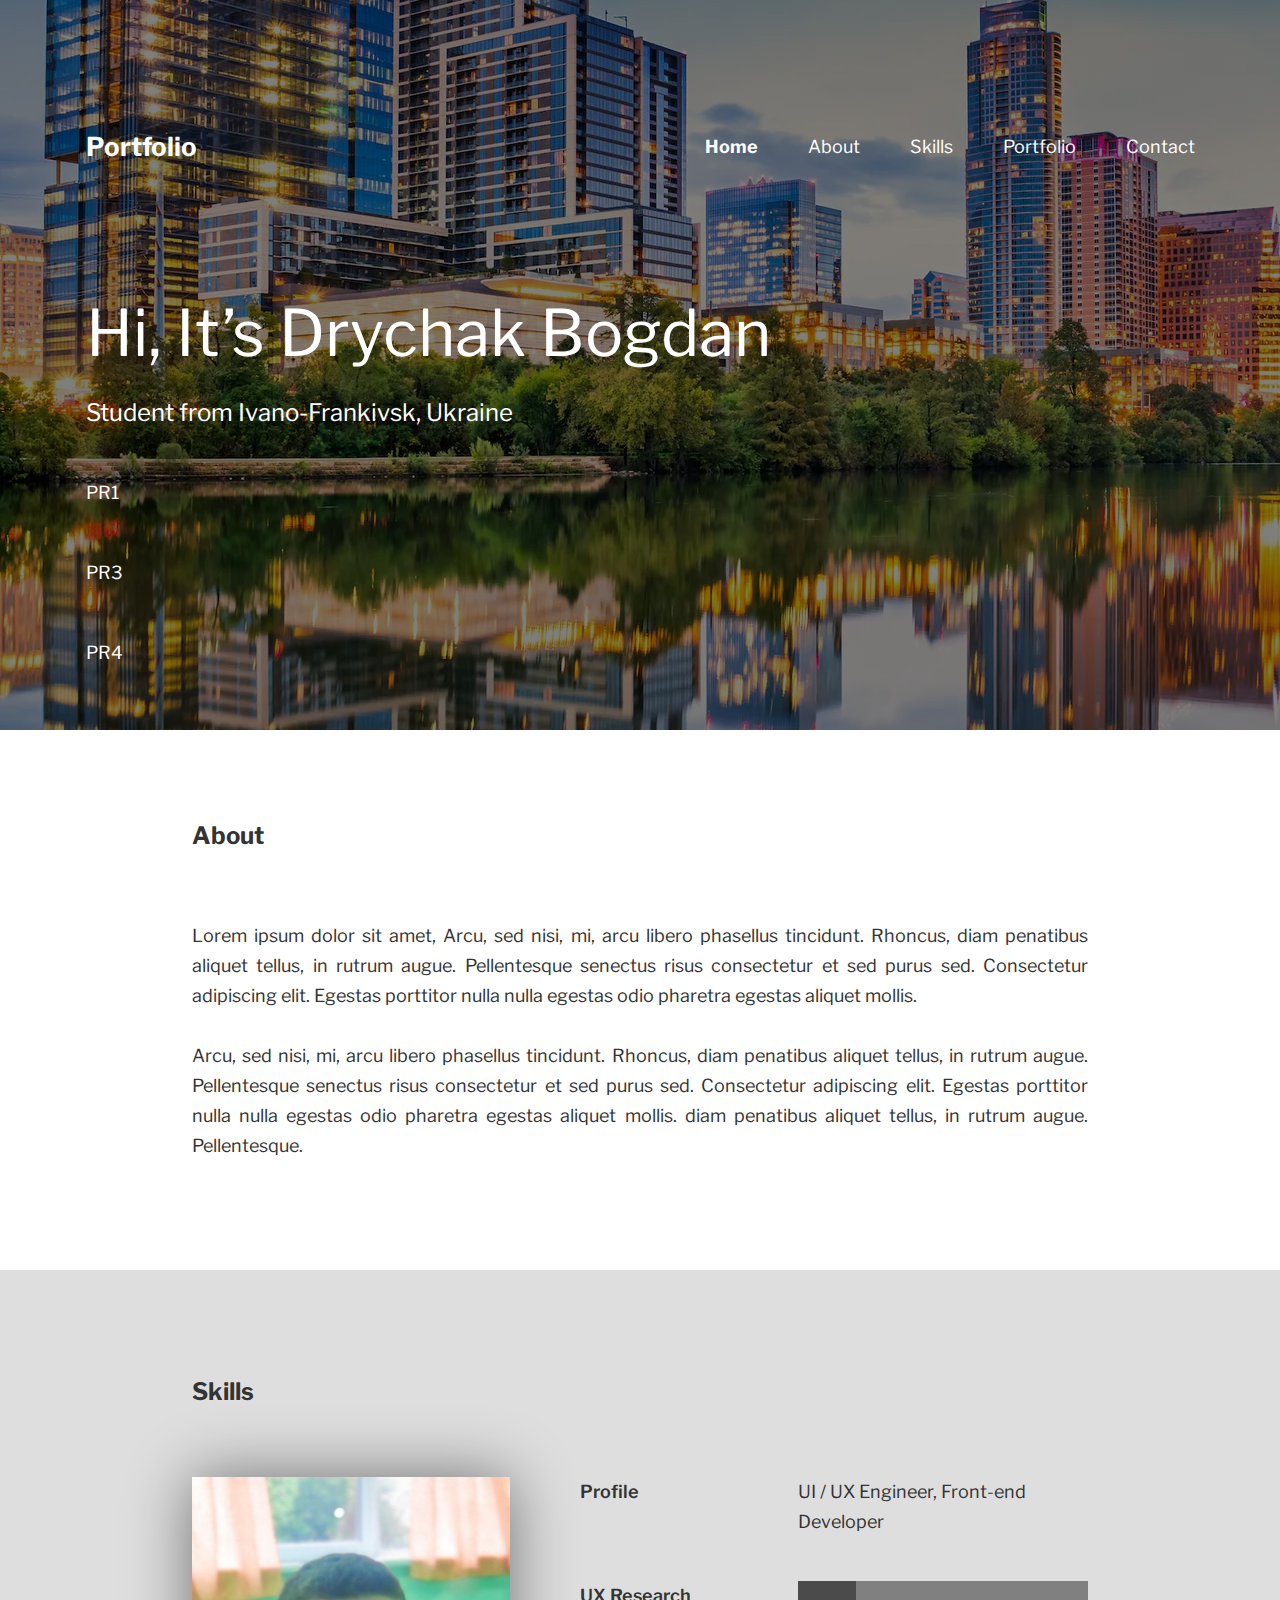
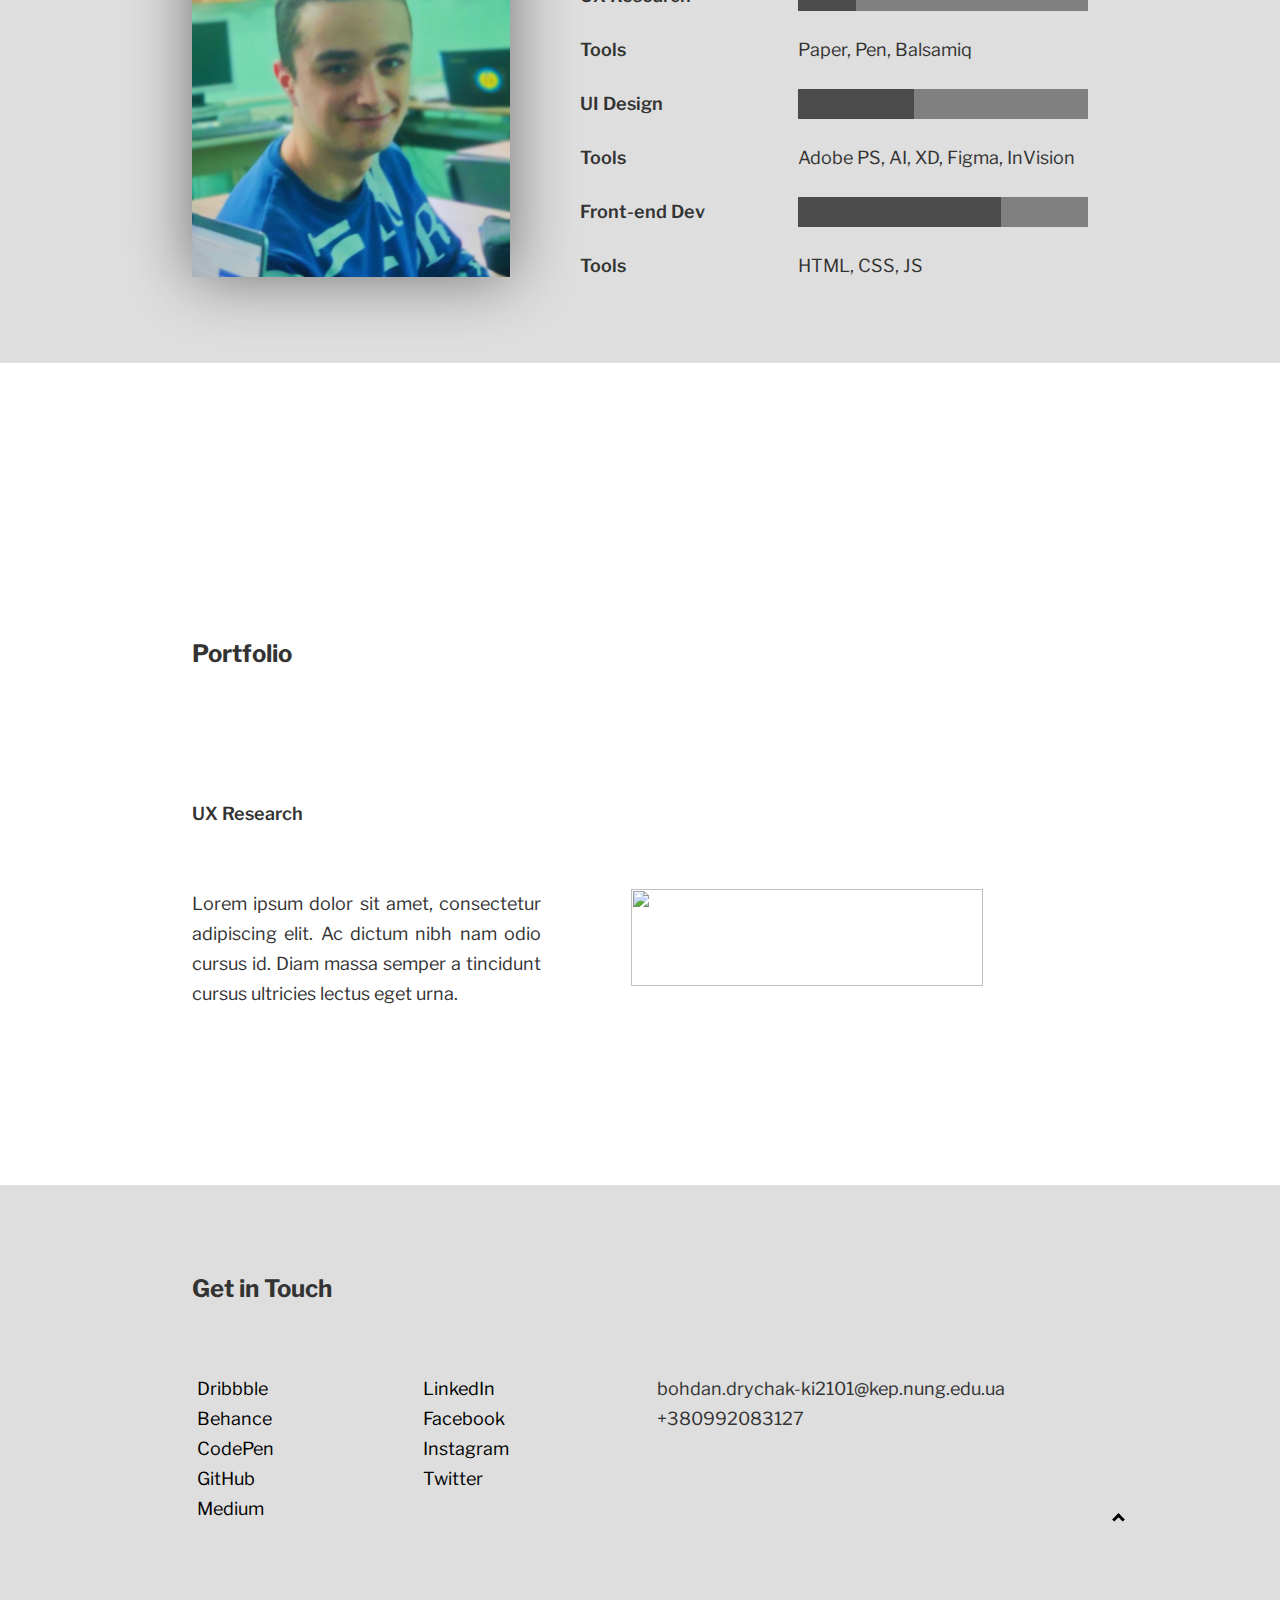
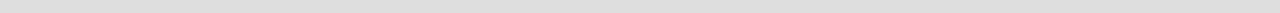
==== commit 574f0676: "Update index.html" ====
--- a/index.html
+++ b/index.html
@@ -33,7 +33,7 @@
         </div>
         <div class="header-texts">
             <div class="title-text">Hi, It’s Drychak Bogdan</div>
-            <div class="main-text">FrontEnd developer from Ivano-Frankivsk, Ukraine</div>
+            <div class="main-text">Student from Ivano-Frankivsk, Ukraine</div>
             <a href="PR1/index.html">PR1</a>
             <a href="PR3/index.html">PR3</a>
             <a href="PR4/index.html">PR4</a>
@@ -122,4 +122,4 @@
     </footer>
     <script src="assets/js/script.js"></script>
 </body>
-</html>+</html>
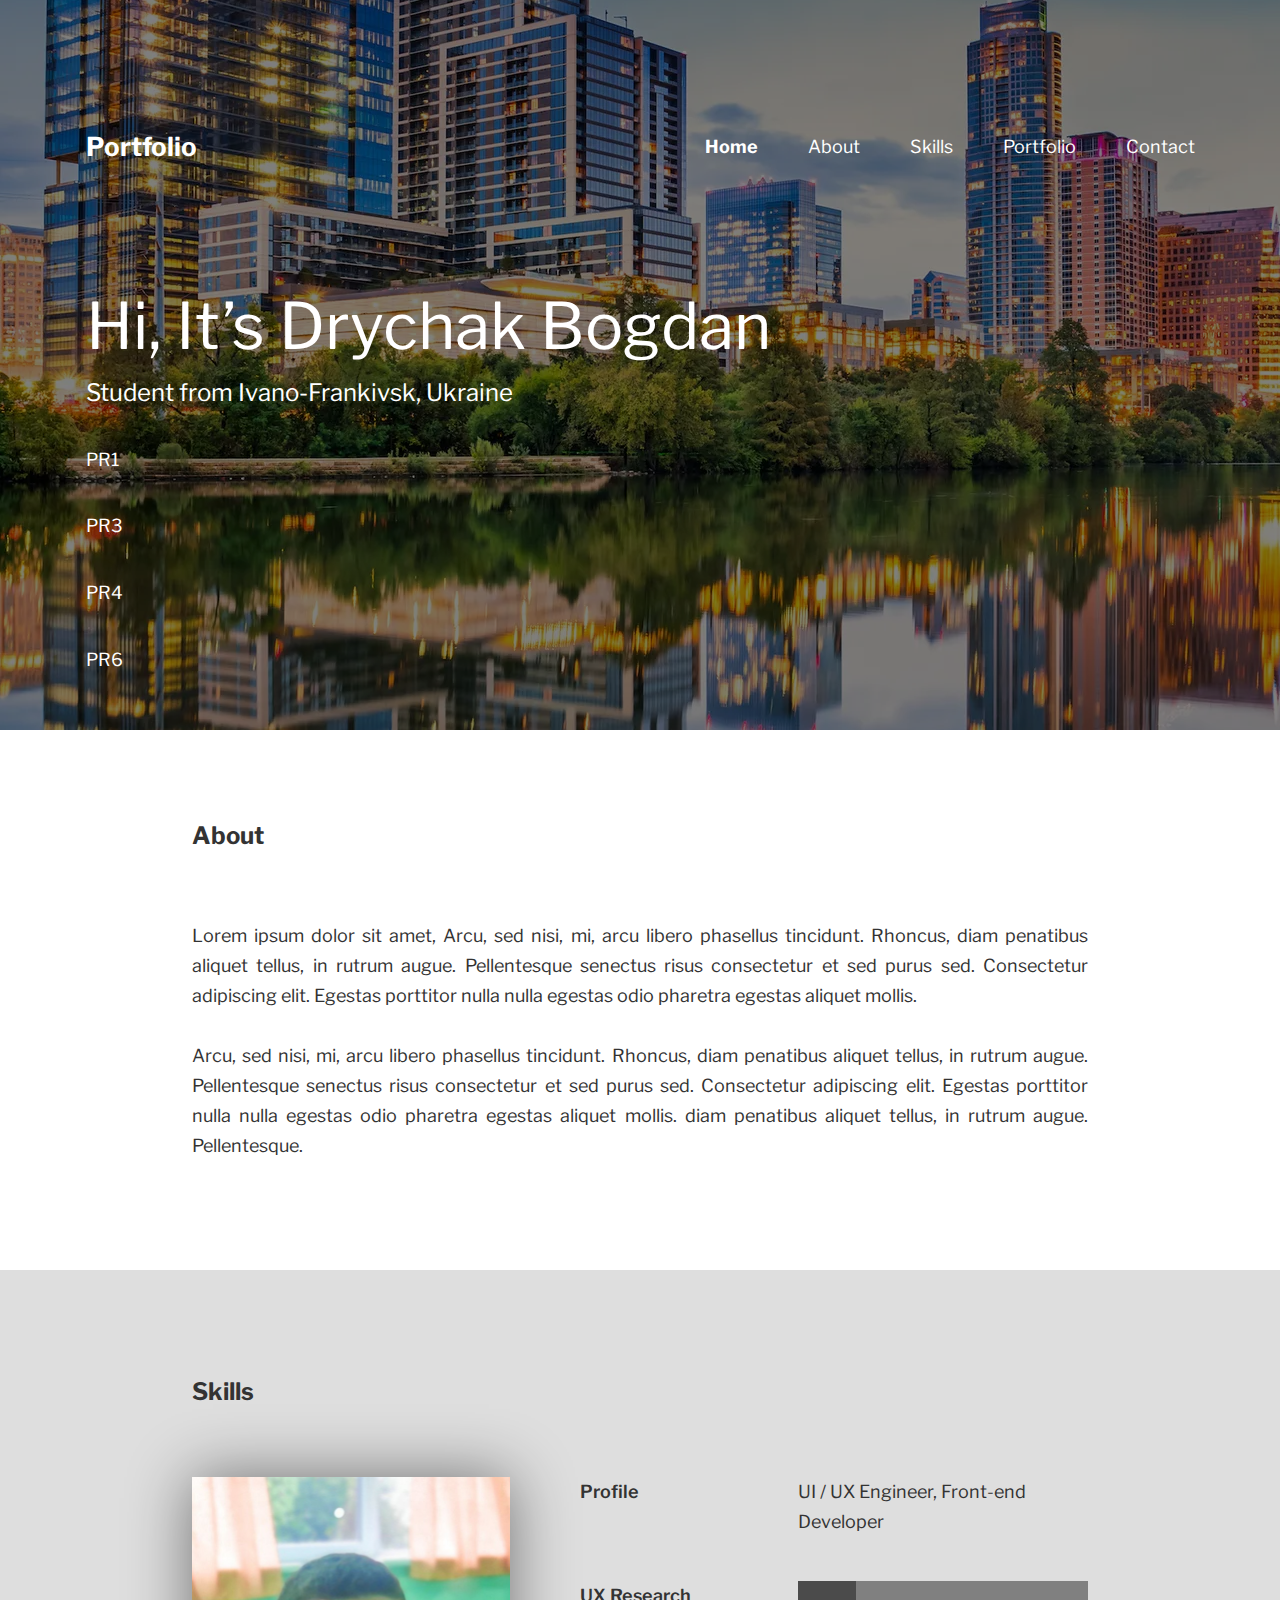
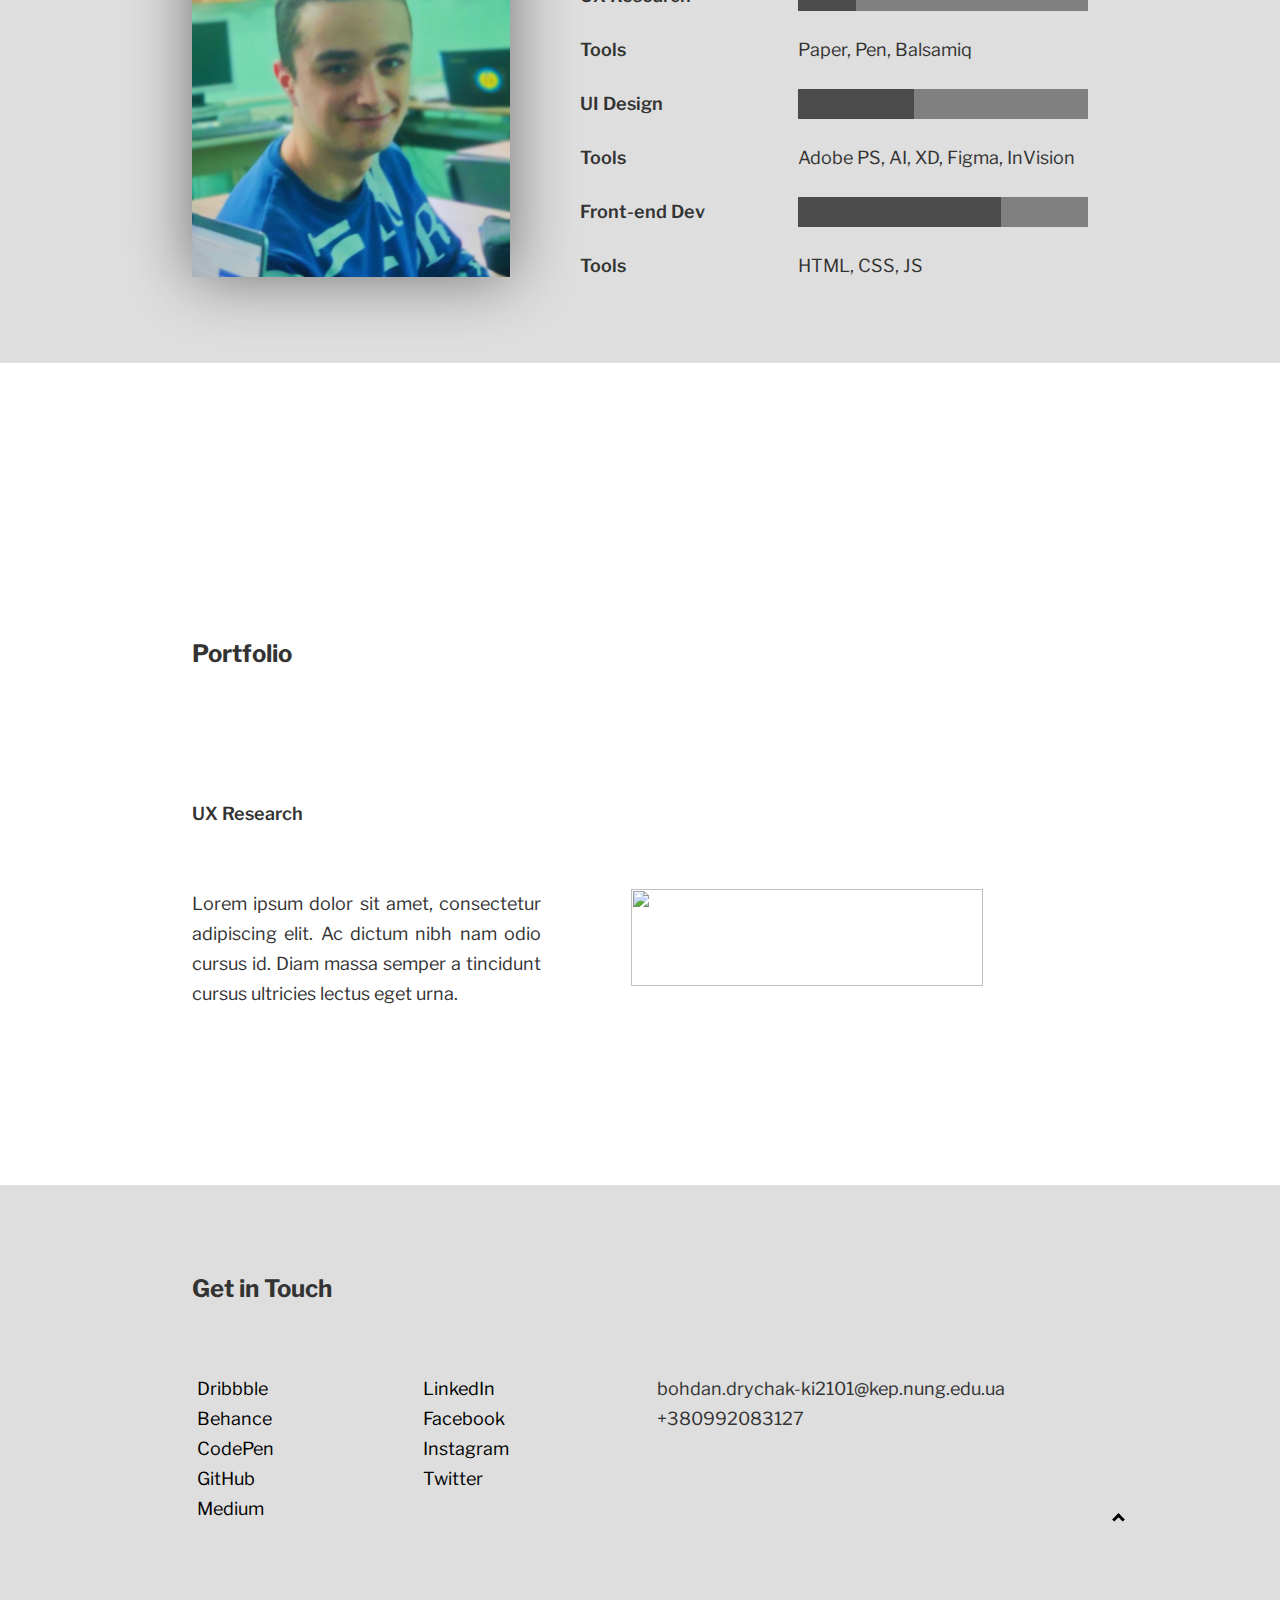
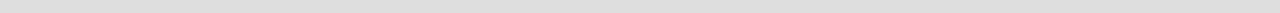
==== commit 2af12932: "Update index.html" ====
--- a/index.html
+++ b/index.html
@@ -37,6 +37,7 @@
             <a href="PR1/index.html">PR1</a>
             <a href="PR3/index.html">PR3</a>
             <a href="PR4/index.html">PR4</a>
+            <a href="PR6/index.html">PR6</a>
         </div>
     </header>
     <main>
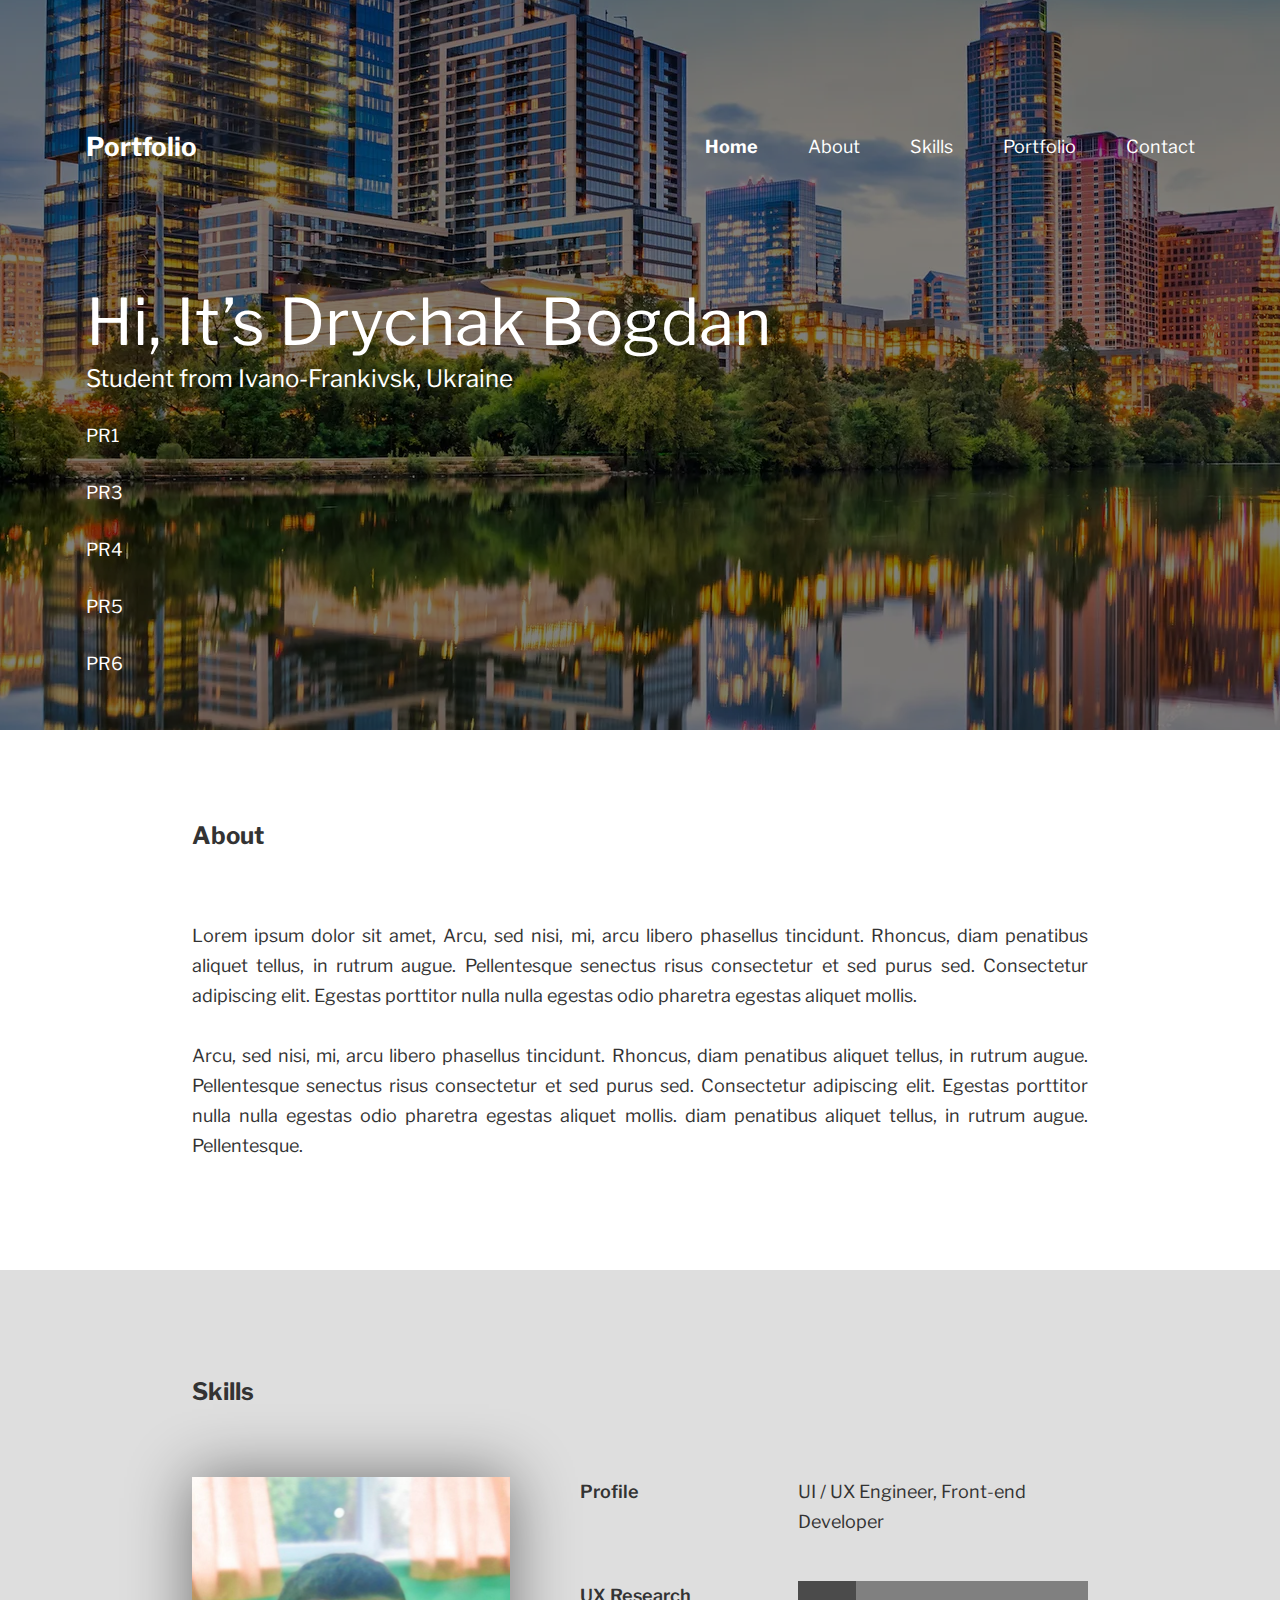
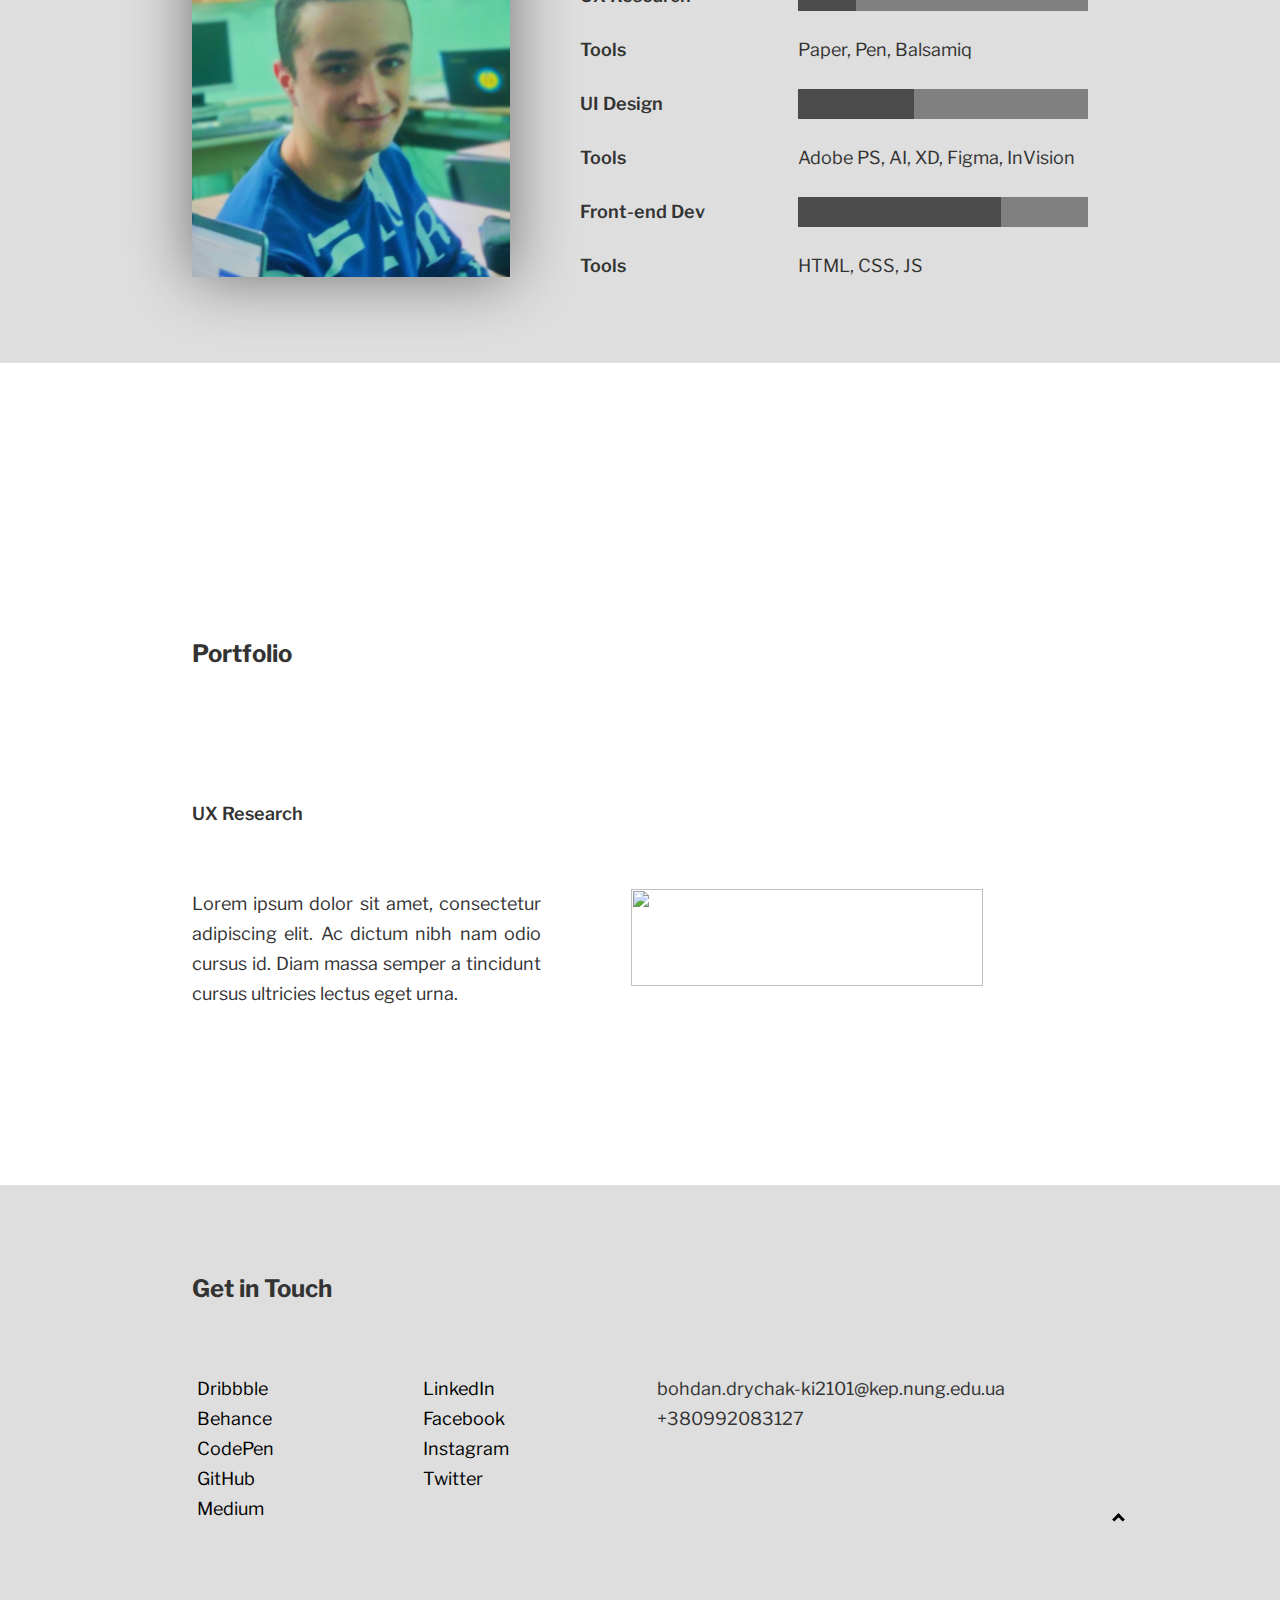
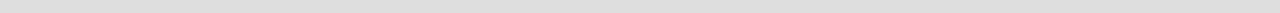
==== commit bd5ab1e6: "Update index.html" ====
--- a/index.html
+++ b/index.html
@@ -37,6 +37,7 @@
             <a href="PR1/index.html">PR1</a>
             <a href="PR3/index.html">PR3</a>
             <a href="PR4/index.html">PR4</a>
+            <a href="PR5/index.html">PR5</a>
             <a href="PR6/index.html">PR6</a>
         </div>
     </header>
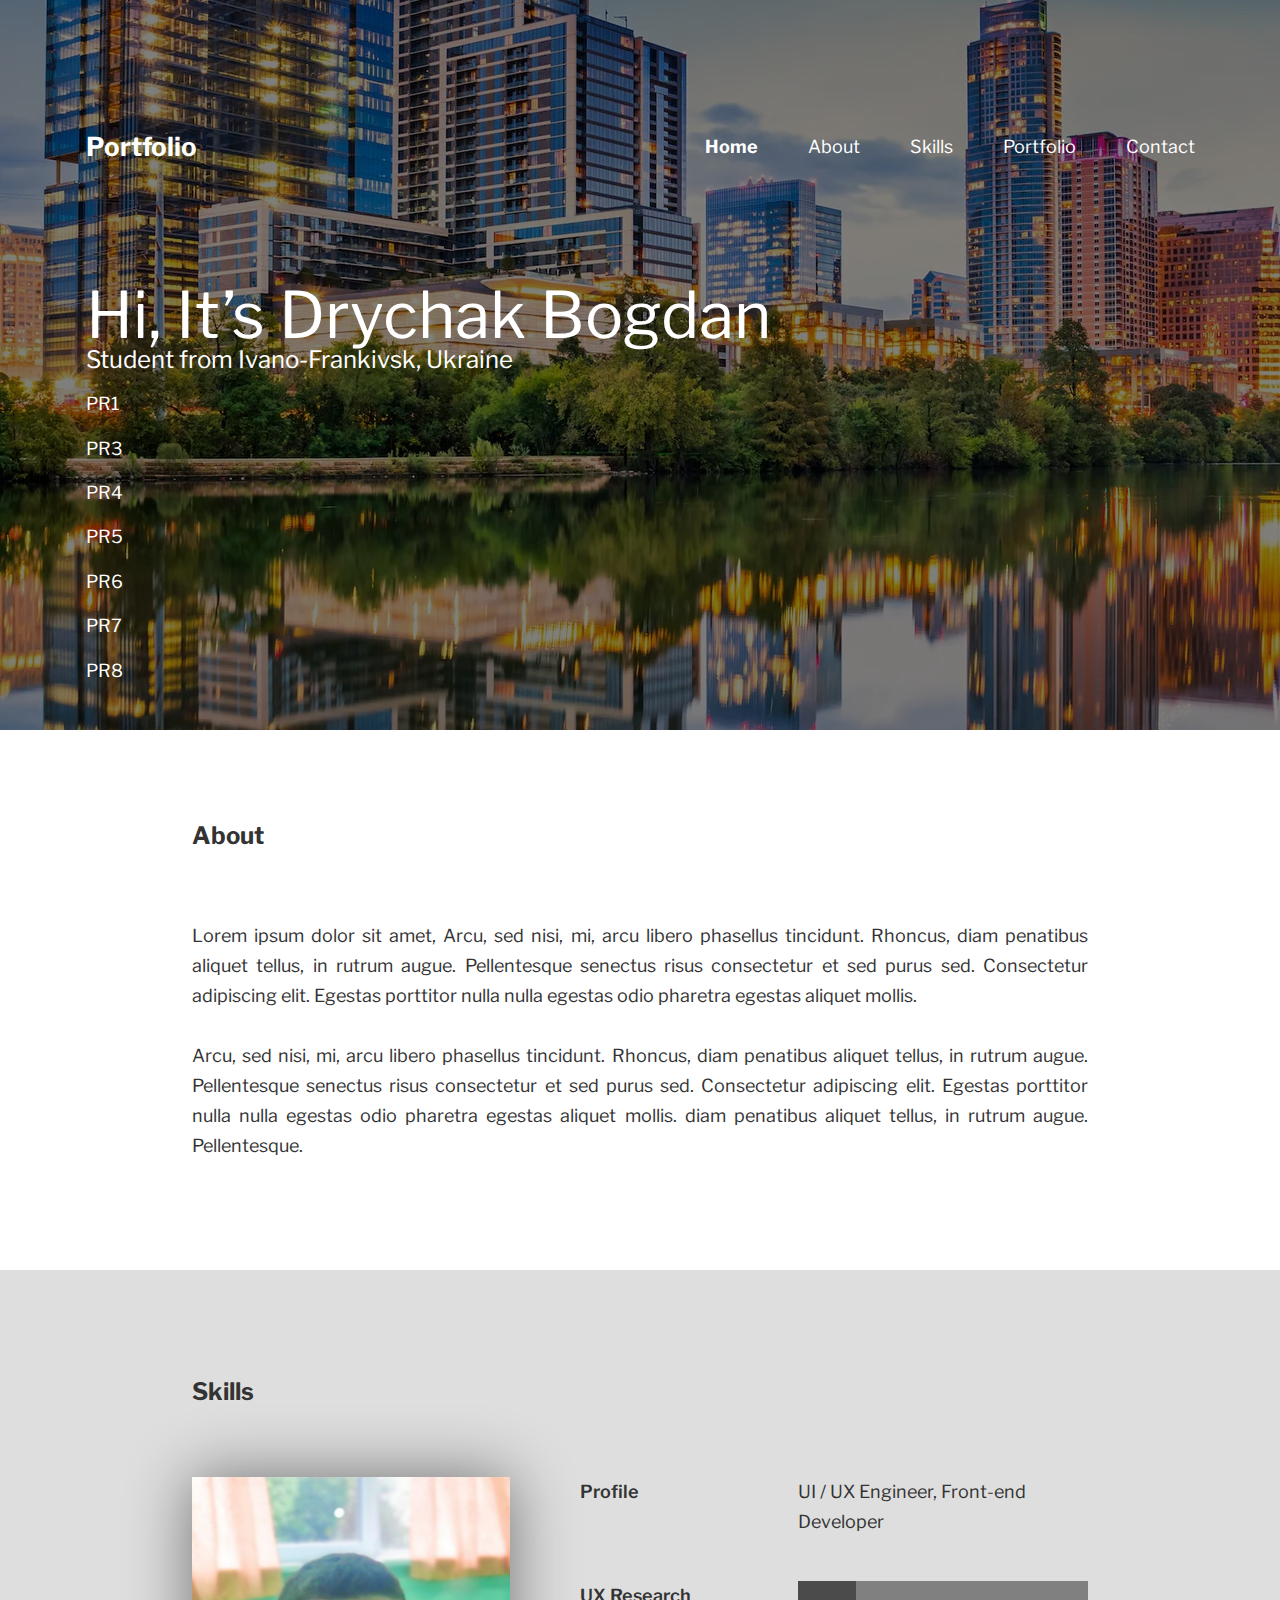
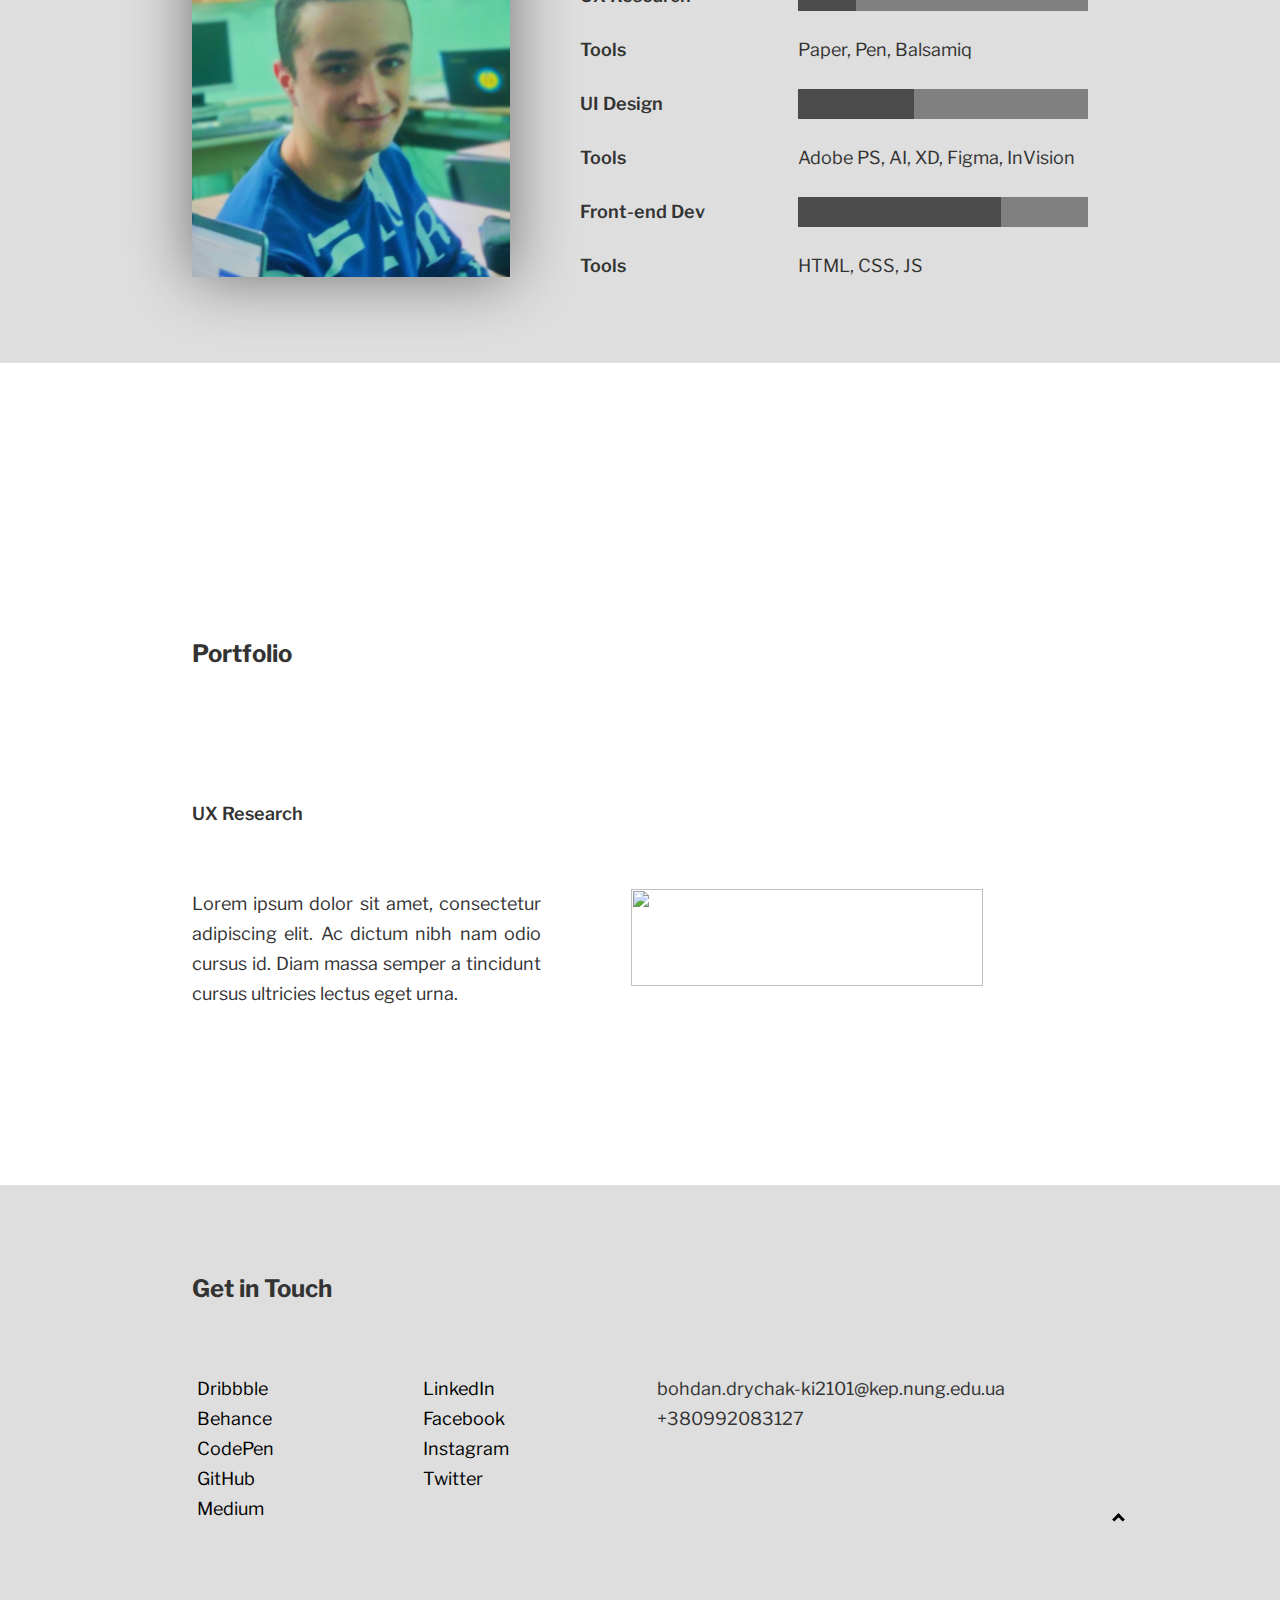
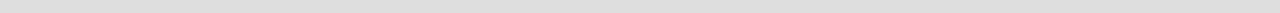
==== commit 9eda0097: "Update index.html" ====
--- a/index.html
+++ b/index.html
@@ -39,6 +39,8 @@
             <a href="PR4/index.html">PR4</a>
             <a href="PR5/index.html">PR5</a>
             <a href="PR6/index.html">PR6</a>
+            <a href="PR7/index.html">PR7</a>
+            <a href="PR8/index.html">PR8</a>
         </div>
     </header>
     <main>
